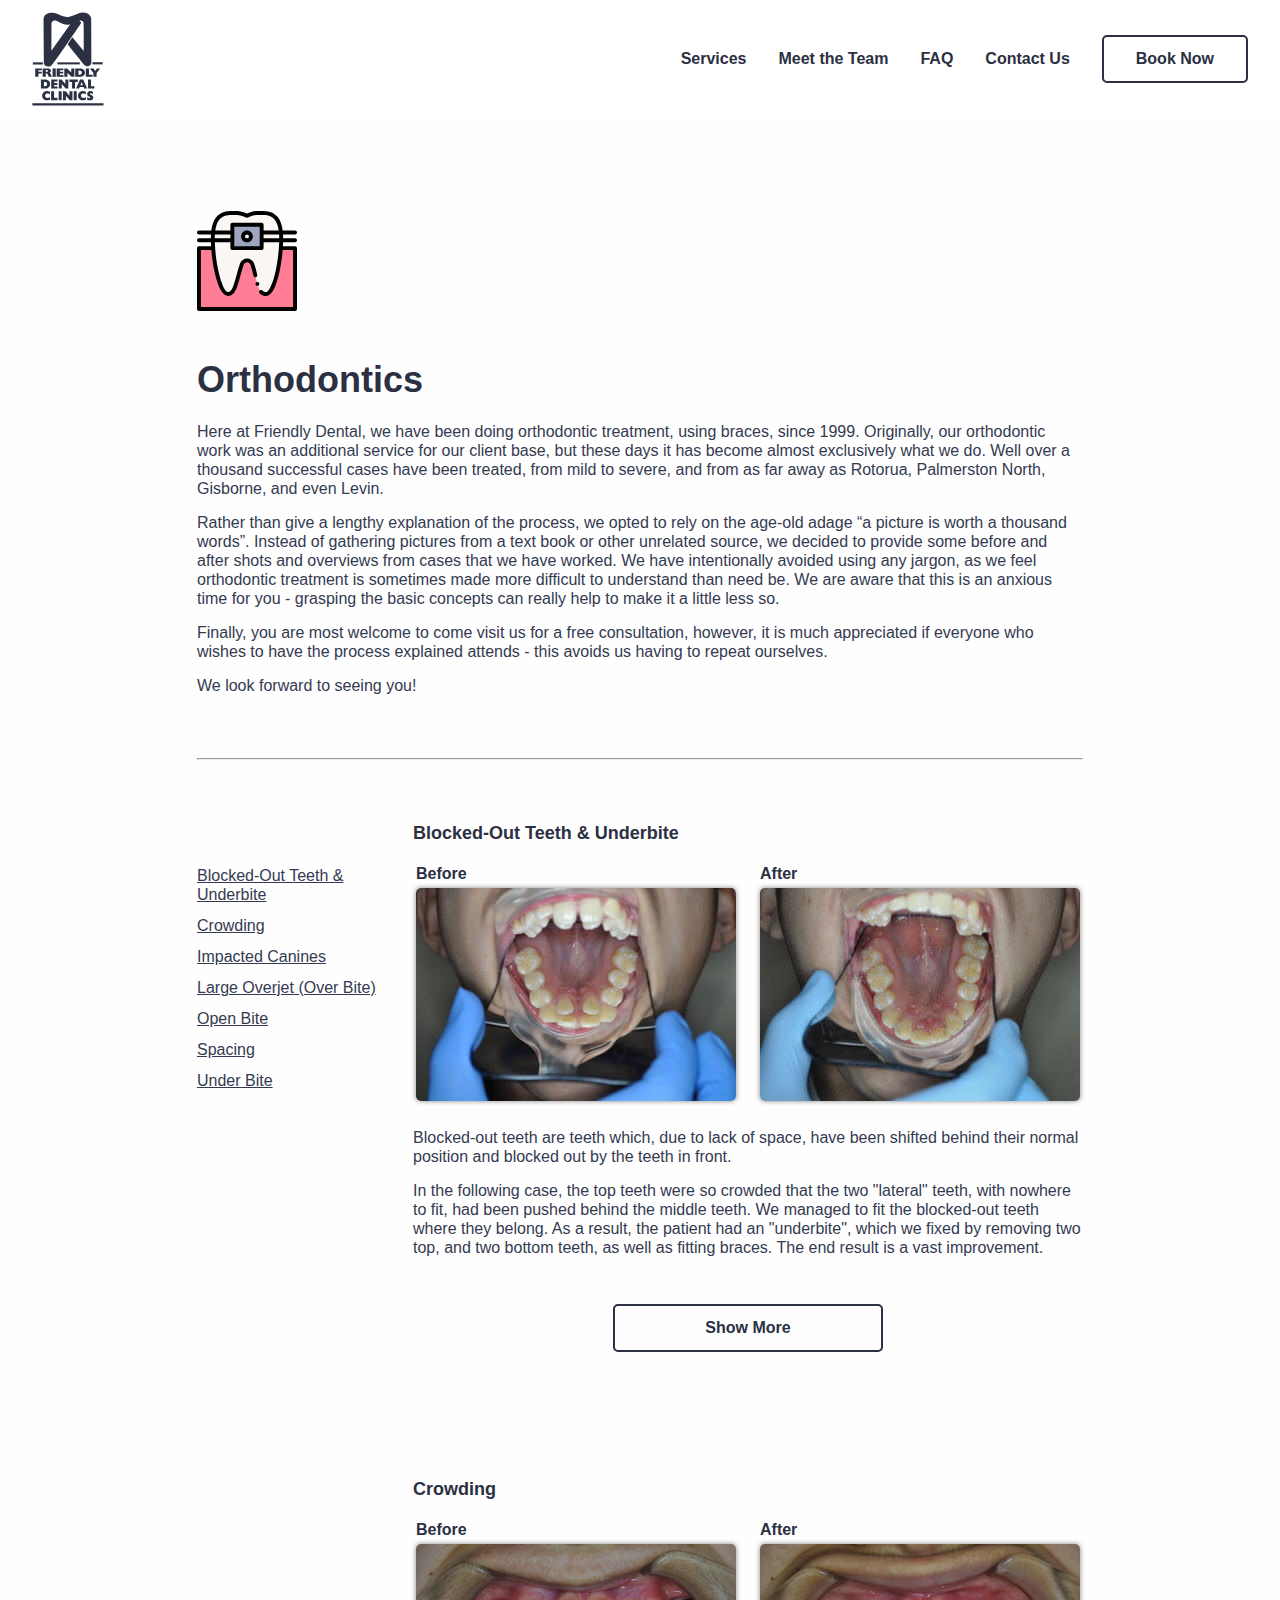
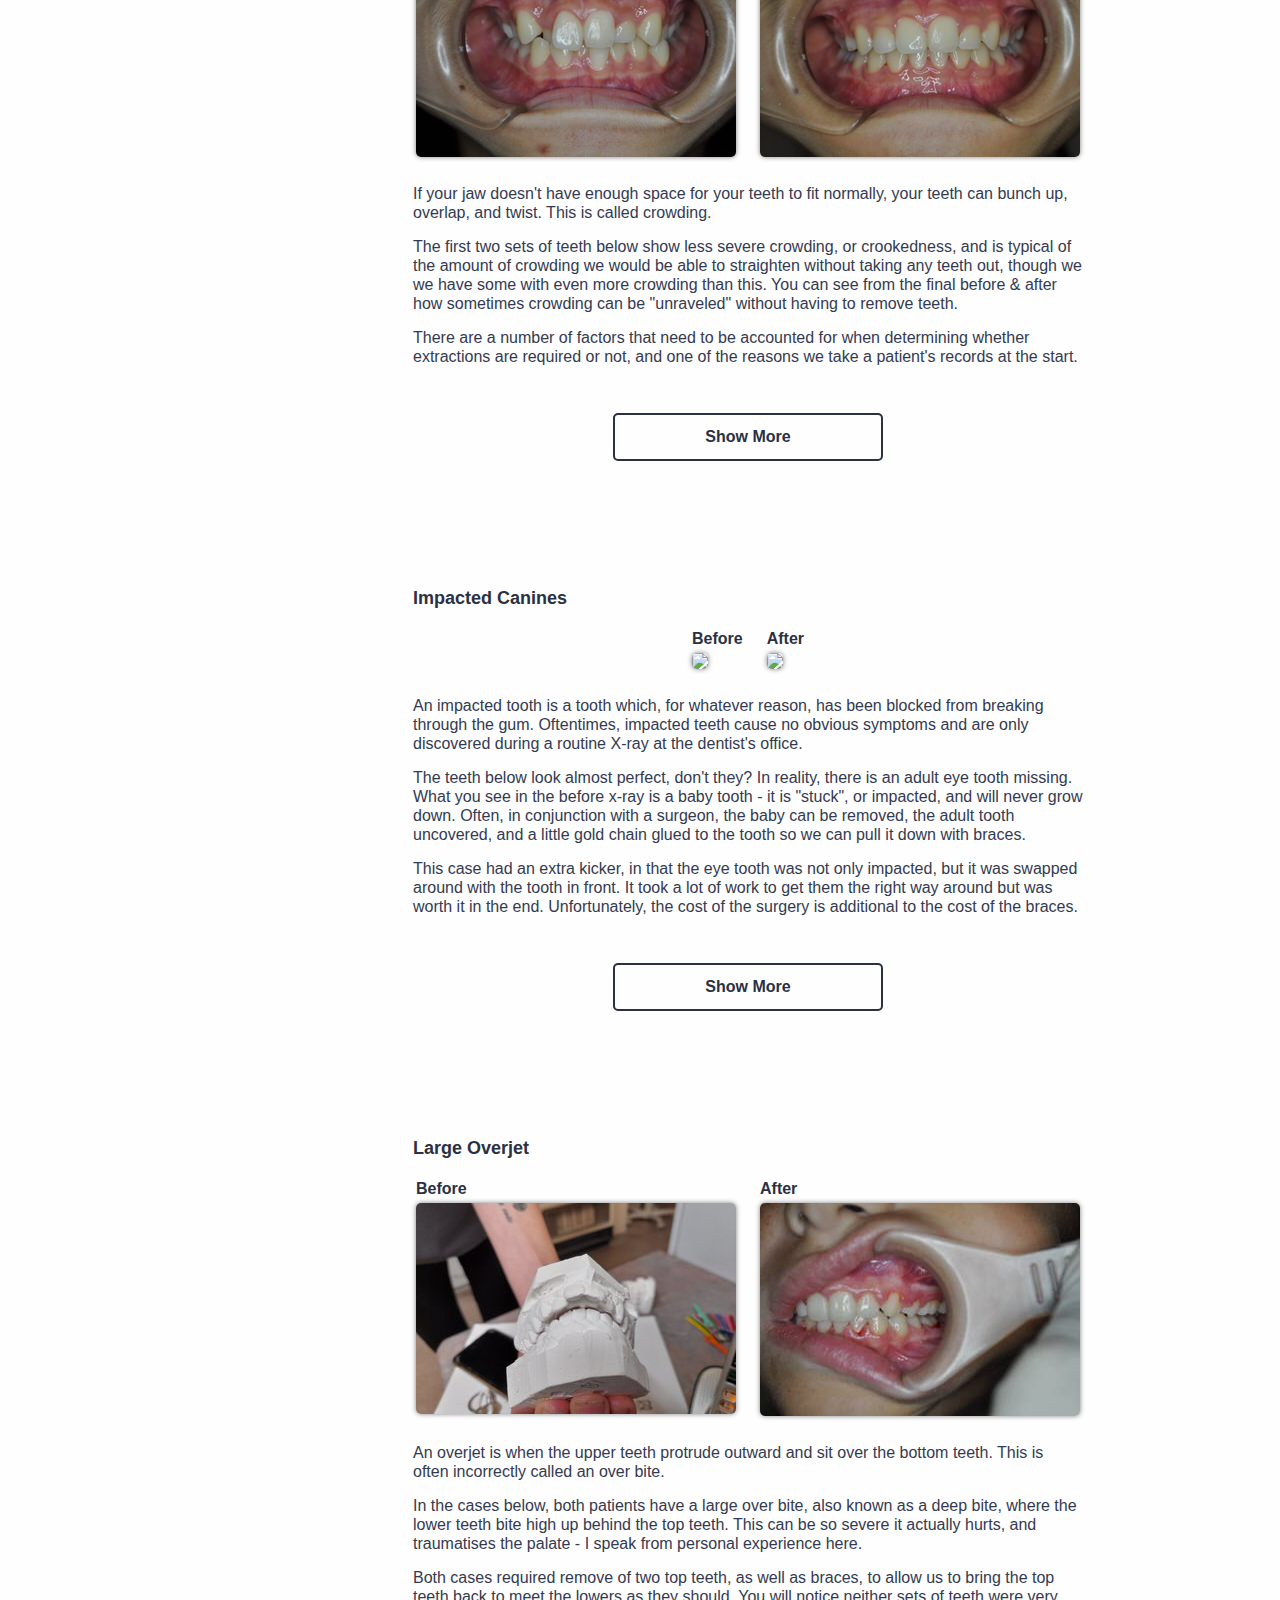
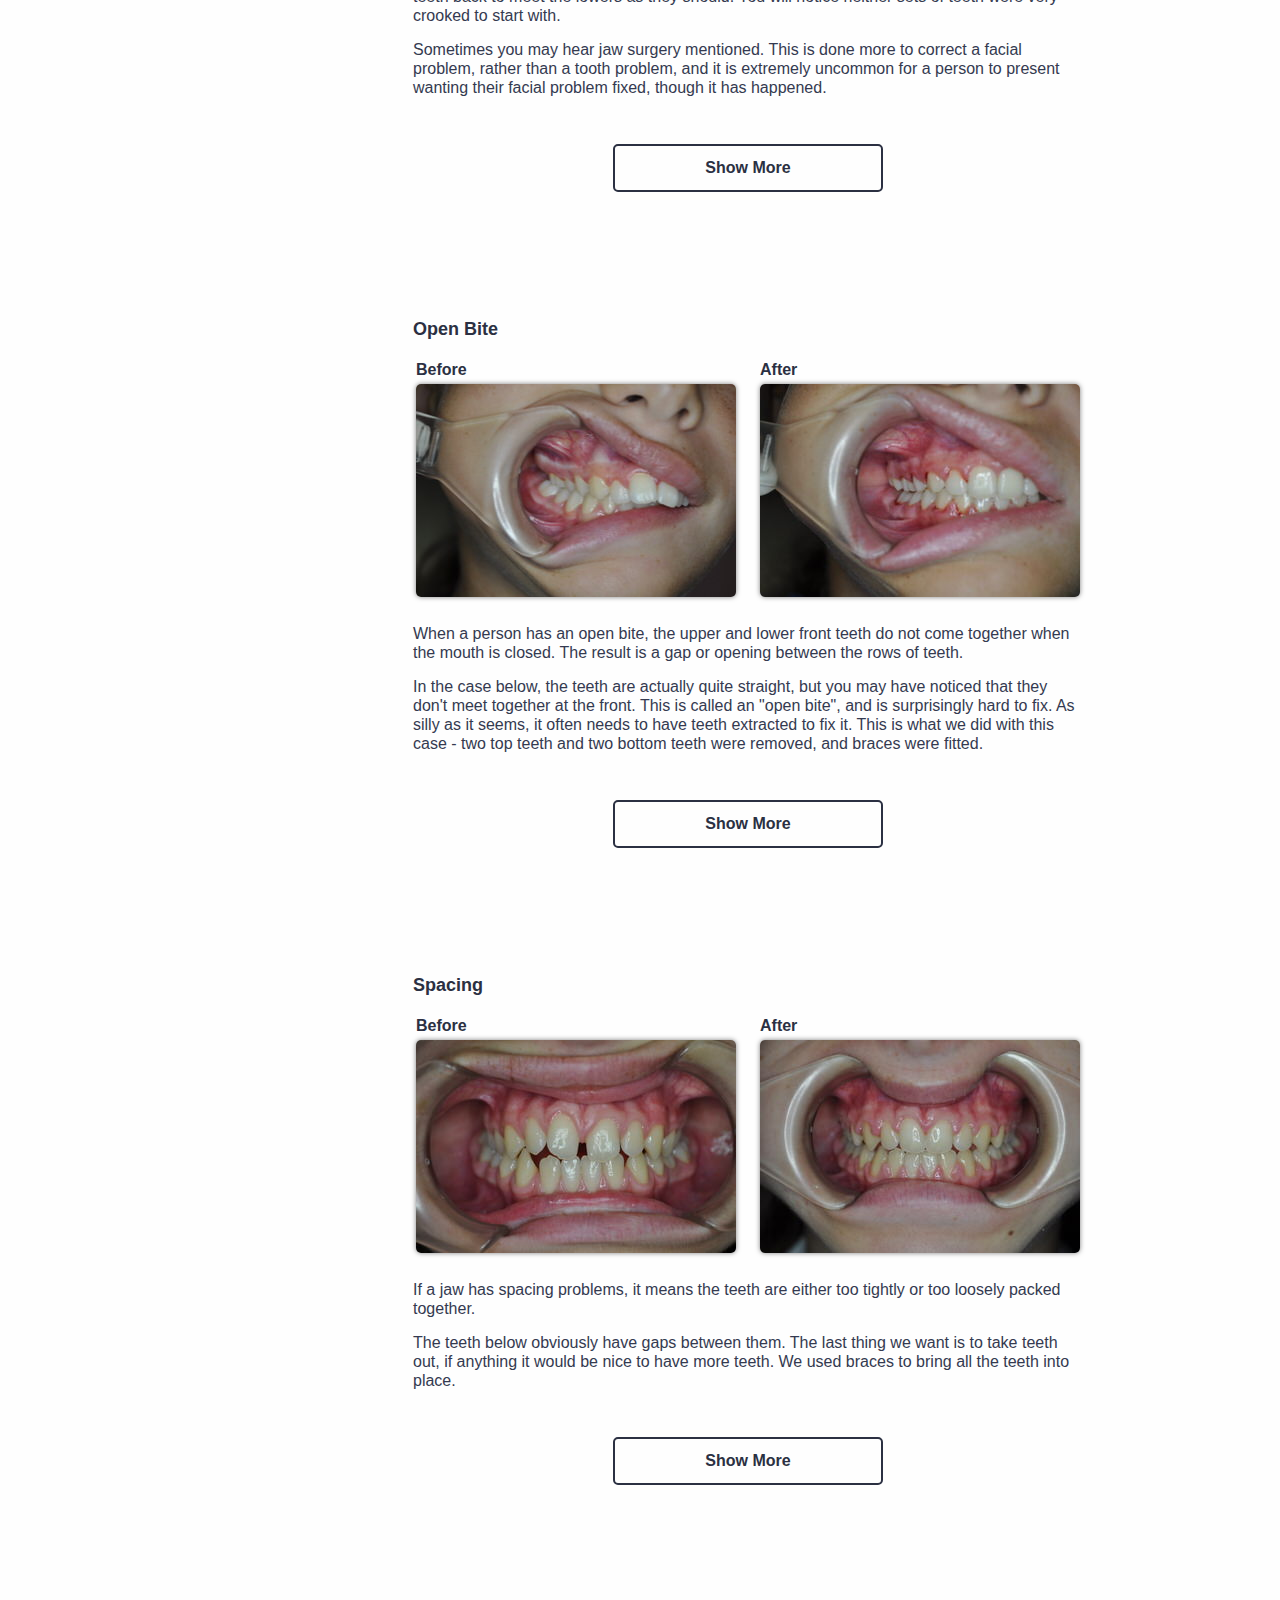
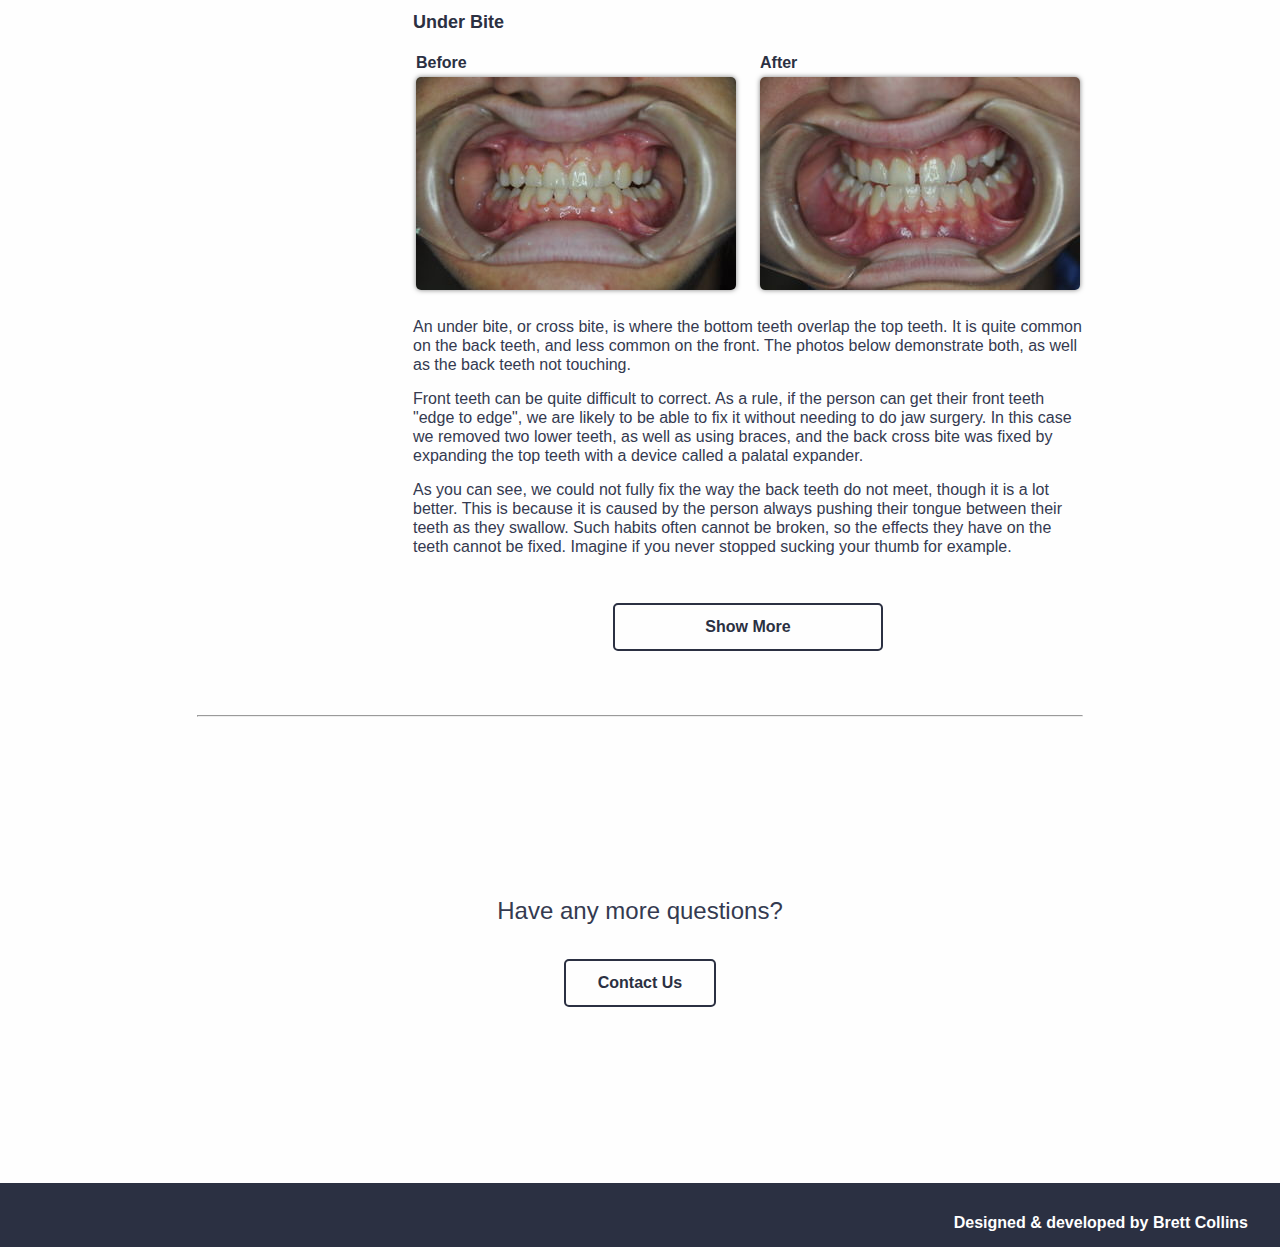
==== orthodontics.html @ 0fd0583a "Added google analytics, almost finished orthodontics page" ====
<!doctype html>

<html lang="en">

<head>
    <!-- Global site tag (gtag.js) - Google Analytics -->
    <script async src="https://www.googletagmanager.com/gtag/js?id=G-PVNN73KZF8"></script>
    <script>
      window.dataLayer = window.dataLayer || [];
      function gtag(){dataLayer.push(arguments);}
      gtag('js', new Date());

      gtag('config', 'G-PVNN73KZF8');
  </script>
  <meta charset="utf-8">

  <title>Friendly Dental</title>
  <meta name="description" content="Cheap, fast, and friendly dental in Napier and Hastings">
  <meta name="author" content="Friendly Dental">
  <meta name="viewport" content="width=device-width">
  <meta name="keywords" content="dental clinic, cheap, napier, hastings">
  <meta name="google-site-verification" content="UYMSSfc4mQBMDUUUAp6-7iWTrwb71usLhbqJuh0KF34" />

  <!-- CSS -->
  <link rel="stylesheet" href="css/reset.css">
  <link rel="stylesheet" href="css/style.css?v=1.0">

  <!-- jQuery -->
  <script src="https://code.jquery.com/jquery-3.0.0.min.js"
  integrity="sha256-JmvOoLtYsmqlsWxa7mDSLMwa6dZ9rrIdtrrVYRnDRH0=" crossorigin="anonymous"></script>
  <script src="js/site.js"></script>

    <!--[if lt IE 9]>
	<script src="http://html5shiv.googlecode.com/svn/trunk/html5.js"></script>
<![endif]-->

</head>

<body>

    <header>
        <nav>
            <img id='logo' src='./images/logo.svg' onclick='document.location="/"'>
            <div id="hamburger" class="hamburger-icon-container">
                <span class="hamburger-icon"></span>
            </div>
            <div id='links'>
                <a href='/index.html#services'>Services</a>
                <a href='/index.html#team'>Meet the Team</a>
                <a href='/index.html#faq'>FAQ</a>
                <a href='/index.html#contact'>Contact Us</a>
                <button class='hollow' onclick="location.href='#contact';">Book Now</button>
            </div>
        </nav>
    </header>

    <main class='service-page' style='padding-bottom:112px'>
        <section class='first-content'>
            <img style='width:100px;height:100px' src='./images/orthodontics.svg'/>
            <h1>Orthodontics</h1>
            <p>Here at Friendly Dental, we have been doing orthodontic treatment, using braces, since 1999. Originally, our orthodontic work was an additional service for our client base, but these days it has become almost exclusively what we do. Well over a thousand successful cases have been treated, from mild to severe, and from as far away as Rotorua, Palmerston North, Gisborne, and even Levin.</p>
            <p>Rather than give a lengthy explanation of the process, we opted to rely on the age-old adage “a picture is worth a thousand words”. Instead of gathering pictures from a text book or other unrelated source, we decided to provide some before and after shots and overviews from cases that we have worked. We have intentionally avoided using any jargon, as we feel orthodontic treatment is sometimes made more difficult to understand than need be. We are aware that this is an anxious time for you - grasping the basic concepts can really help to make it a little less so.</p>
            <p>Finally, you are most welcome to come visit us for a free consultation, however, it is much appreciated if everyone who wishes to have the process explained attends - this avoids us having to repeat ourselves.</p>
            <p>We look forward to seeing you!</p>
            <hr style='margin-top:48px'>
            <div class='split'>
                <div class='procedure-navigator'>
                    <a href='#blocked'>Blocked-Out Teeth & Underbite</a>
                    <a href='#crowding'>Crowding</a>
                    <a href='#impacted'>Impacted Canines</a>
                    <a href='#overjet'>Large Overjet (Over Bite)</a>
                    <a href='#openbite'>Open Bite</a>
                    <a href='#spacing'>Spacing</a>
                    <a href='#underbite'>Under Bite</a>
                </div>
                <div class='procedure-content'>
                    <div class='procedure' id='blocked'>
                        <h2>Blocked-Out Teeth & Underbite</h2>
                        <div class='before-after-section' style='margin-top: 8px'>
                            <div class='photos first'>
                                <div class='before-after'>
                                    <h3>Before</h3>
                                    <img src='./images/blocked-1-before.JPG' />
                                </div>
                                <div class='before-after'>
                                    <h3>After</h3>
                                    <img src='./images/blocked-1-after.JPG' />
                                </div>
                            </div>
                        </div>
                        <p>Blocked-out teeth are teeth which, due to lack of space, have been shifted behind their normal position and blocked out by the teeth in front.</p>
                        <p>In the following case, the top teeth were so crowded that the two "lateral" teeth, with nowhere to fit, had been pushed behind the middle teeth. We managed to fit the blocked-out teeth where they belong. As a result, the patient had an "underbite", which we fixed by removing two top, and two bottom teeth, as well as fitting braces. The end result is a vast improvement.</p>
                        <div class="before-after-section">
                            <button class='show-photos hollow'>Show More</button>
                            <div class='photos'>
                                <div class='before-after'>
                                    <h3>Before</h3>
                                    <img src='./images/blocked-2-before.JPG' />
                                </div>
                                <div class='before-after'>
                                    <h3>After</h3>
                                    <img src='./images/blocked-2-after.JPG' />
                                </div>
                            </div>
                            <div class='photos'>
                                <div class='before-after'>
                                    <h3>Before</h3>
                                    <img src='./images/blocked-3-before.JPG' />
                                </div>
                                <div class='before-after'>
                                    <h3>After</h3>
                                    <img src='./images/blocked-3-after.JPG' />
                                </div>
                            </div>
                        </div>
                    </div>
                    <div class='procedure' id='crowding'>
                        <h2>Crowding</h2>
                        <div class='before-after-section' style='margin-top: 8px'>
                            <div class='photos first'>
                                <div class='before-after'>
                                    <h3>Before</h3>
                                    <img src='./images/crowding-3-before.JPG' />
                                </div>
                                <div class='before-after'>
                                    <h3>After</h3>
                                    <img src='./images/crowding-3-after.JPG' />
                                </div>
                            </div>
                        </div>
                        <p>If your jaw doesn't have enough space for your teeth to fit normally, your teeth can bunch up, overlap, and twist. This is called crowding.</p>
                        <p>The first two sets of teeth below show less severe crowding, or crookedness, and is typical of the amount of crowding we would be able to straighten without taking any teeth out, though we we have some with even more crowding than this. You can see from the final before & after how sometimes crowding can be "unraveled" without having to remove teeth.</p>
                        <p>There are a number of factors that need to be accounted for when determining whether extractions are required or not, and one of the reasons we take a patient's records at the start.</p>
                        <div class='before-after-section'>
                            <button class='show-photos hollow'>Show More</button>
                            <div class='photos'>
                                <div class='before-after'>
                                    <h3>Before</h3>
                                    <img src='./images/crowding-2-before.JPG' />
                                </div>
                                <div class='before-after'>
                                    <h3>After</h3>
                                    <img src='./images/crowding-2-after.JPG' />
                                </div>
                            </div>
                            <div class='photos'>
                                <div class='before-after'>
                                    <h3>Before</h3>
                                    <img src='./images/crowding-1-before.JPG' />
                                </div>
                                <div class='before-after'>
                                    <h3>After</h3>
                                    <img src='./images/crowding-1-after.JPG' />
                                </div>
                            </div>
                        </div>
                    </div>
                    <div class="procedure" id='impacted'>
                        <h2>Impacted Canines</h2>
                        <div class='before-after-section' style='margin-top: 8px'>
                            <div class='photos first'>
                                <div class='before-after'>
                                    <h3>Before</h3>
                                    <img src='./images/impacted-1-before.JPG' />
                                </div>
                                <div class='before-after'>
                                    <h3>After</h3>
                                    <img src='./images/impacted-1-after.JPG' />
                                </div>
                            </div>
                        </div>
                        <p>An impacted tooth is a tooth which, for whatever reason, has been blocked from breaking through the gum. Oftentimes, impacted teeth cause no obvious symptoms and are only discovered during a routine X-ray at the dentist's office.</p>
                        <p>The teeth below look almost perfect, don't they? In reality, there is an adult eye tooth missing. What you see in the before x-ray is a baby tooth - it is "stuck", or impacted, and will never grow down. Often, in conjunction with a surgeon, the baby can be removed, the adult tooth uncovered, and a little gold chain glued to the tooth so we can pull it down with braces.</p>
                        <p>This case had an extra kicker, in that the eye tooth was not only impacted, but it was swapped around with the tooth in front. It took a lot of work to get them the right way around but was worth it in the end. Unfortunately, the cost of the surgery is additional to the cost of the braces.</p>
                        <div class='before-after-section'>
                            <button class='show-photos hollow'>Show More</button>
                            <div class='photos'>
                                <div class='before-after'>
                                    <h3>Before</h3>
                                    <img src='./images/impacted-2-before.JPG' />
                                </div>
                                <div class='before-after'>
                                    <h3>After</h3>
                                    <img src='./images/impacted-2-after.JPG' />
                                </div>
                            </div>
                        </div>
                    </div>
                    <div class="procedure" id='overjet'>
                        <h2>Large Overjet</h2>
                        <div class='before-after-section' style='margin-top: 8px'>
                            <div class='photos first'>
                                <div class='before-after'>
                                    <h3>Before</h3>
                                    <img src='./images/overjet-2-before.JPG' />
                                </div>
                                <div class='before-after'>
                                    <h3>After</h3>
                                    <img src='./images/overjet-2-after.JPG' />
                                </div>
                            </div>
                        </div>
                        <p>An overjet is when the upper teeth protrude outward and sit over the bottom teeth. This is often incorrectly called an over bite. </p>
                        <p>In the cases below, both patients have a large over bite, also known as a deep bite, where the lower teeth bite high up behind the top teeth. This can be so severe it actually hurts, and traumatises the palate - I speak from personal experience here.</p>
                        <p>Both cases required remove of two top teeth, as well as braces, to allow us to bring the top teeth back to meet the lowers as they should. You will notice neither sets of teeth were very crooked to start with.</p>
                        <p>Sometimes you may hear jaw surgery mentioned. This is done more to correct a facial problem, rather than a tooth problem, and it is extremely uncommon for a person to present wanting their facial problem fixed, though it has happened.</p>
                        <div class='before-after-section'>
                            <button class='show-photos hollow'>Show More</button>
                            <div class='photos'>
                                <div class='before-after'>
                                    <h3>Before</h3>
                                    <img src='./images/overjet-1-before.JPG' />
                                </div>
                                <div class='before-after'>
                                    <h3>After</h3>
                                    <img src='./images/overjet-1-after.JPG' />
                                </div>
                            </div>
                            <div class='photos'>
                                <div class='before-after'>
                                    <h3>Before</h3>
                                    <img src='./images/overjet-3-before.JPG' />
                                </div>
                                <div class='before-after'>
                                    <h3>After</h3>
                                    <img src='./images/overjet-3-after.JPG' />
                                </div>
                            </div>
                        </div>
                    </div>
                    <div class='procedure' id='openbite'>
                        <h2>Open Bite</h2>
                        <div class='before-after-section' style='margin-top: 8px'>
                            <div class='photos first'>
                                <div class='before-after'>
                                    <h3>Before</h3>
                                    <img src='./images/overjet-1-before.JPG' />
                                </div>
                                <div class='before-after'>
                                    <h3>After</h3>
                                    <img src='./images/overjet-1-after.JPG' />
                                </div>
                            </div>
                        </div>
                        <p>When a person has an open bite, the upper and lower front teeth do not come together when the mouth is closed. The result is a gap or opening between the rows of teeth.</p>
                        <p>In the case below, the teeth are actually quite straight, but you may have noticed that they don't meet together at the front. This is called an "open bite", and is surprisingly hard to fix. As silly as it seems, it often needs to have teeth extracted to fix it. This is what we did with this case - two top teeth and two bottom teeth were removed, and braces were fitted. </p>
                        <div class='before-after-section'>
                            <button class='show-photos hollow'>Show More</button>
                            <div class='photos'>
                                <div class='before-after'>
                                    <h3>Before</h3>
                                    <img src='./images/open-2-before.JPG' />
                                </div>
                                <div class='before-after'>
                                    <h3>After</h3>
                                    <img src='./images/open-2-after.JPG' />
                                </div>
                            </div>
                            <div class='photos'>
                                <div class='before-after'>
                                    <h3>Before</h3>
                                    <img src='./images/open-3-before.JPG' />
                                </div>
                                <div class='before-after'>
                                    <h3>After</h3>
                                    <img src='./images/open-3-after.JPG' />
                                </div>
                            </div>
                        </div>
                    </div> 
                    <div class='procedure' id='spacing'>
                        <h2>Spacing</h2>
                        <div class='before-after-section' style='margin-top: 8px'>
                            <div class='photos first'>
                                <div class='before-after'>
                                    <h3>Before</h3>
                                    <img src='./images/spacing-1-before.JPG' />
                                </div>
                                <div class='before-after'>
                                    <h3>After</h3>
                                    <img src='./images/spacing-1-after.JPG' />
                                </div>
                            </div>
                        </div>
                        <p>If a jaw has spacing problems, it means the teeth are either too tightly or too loosely packed together.</p>
                        <p>The teeth below obviously have gaps between them. The last thing we want is to take teeth out, if anything it would be nice to have more teeth. We used braces to bring all the teeth into place.</p>
                        <div class='before-after-section'>
                            <button class='show-photos hollow'>Show More</button>
                            <div class='photos'>
                                <div class='before-after'>
                                    <h3>Before</h3>
                                    <img src='./images/spacing-2-before.JPG' />
                                </div>
                                <div class='before-after'>
                                    <h3>After</h3>
                                    <img src='./images/spacing-2-after.JPG' />
                                </div>
                            </div>
                            <div class='photos'>
                                <div class='before-after'>
                                    <h3>Before</h3>
                                    <img src='./images/spacing-3-before.JPG' />
                                </div>
                                <div class='before-after'>
                                    <h3>After</h3>
                                    <img src='./images/spacing-3-after.JPG' />
                                </div>
                            </div>
                        </div>
                    </div>
                    <div class="procedure" id='underbite'>
                        <h2>Under Bite</h2>
                        <div class='before-after-section' style='margin-top: 8px'>
                            <div class='photos first'>
                                <div class='before-after'>
                                    <h3>Before</h3>
                                    <img src='./images/underbite-1-before.JPG' />
                                </div>
                                <div class='before-after'>
                                    <h3>After</h3>
                                    <img src='./images/underbite-1-after.JPG' />
                                </div>
                            </div>
                        </div>
                        <p>An under bite, or cross bite, is where the bottom teeth overlap the top teeth. It is quite common on the back teeth, and less common on the front. The photos below demonstrate both, as well as the back teeth not touching.</p>
                        <p>Front teeth can be quite difficult to correct. As a rule, if the person can get their front teeth "edge to edge", we are likely to be able to fix it without needing to do jaw surgery. In this case we removed two lower teeth, as well as using braces, and the back cross bite was fixed by expanding the top teeth with a device called a palatal expander.</p>
                        <p>As you can see, we could not fully fix the way the back teeth do not meet, though it is a lot better. This is because it is caused by the person always pushing their tongue between their teeth as they swallow. Such habits often cannot be broken, so the effects they have on the teeth cannot be fixed. Imagine if you never stopped sucking your thumb for example.</p>
                        <div class='before-after-section'>
                            <button class='show-photos hollow'>Show More</button>
                            <div class='photos'>
                                <div class='before-after'>
                                    <h3>Before</h3>
                                    <img src='./images/underbite-2-after.JPG' />
                                </div>
                                <div class='before-after'>
                                    <h3>After</h3>
                                    <img src='./images/underbite-2-before.JPG' />
                                </div>
                            </div>
                            <div class='photos'>
                                <div class='before-after'>
                                    <h3>Before</h3>
                                    <img src='./images/underbite-3-after.JPG' />
                                </div>
                                <div class='before-after'>
                                    <h3>After</h3>
                                    <img src='./images/underbite-3-before.JPG' />
                                </div>
                            </div>
                        </div>
                    </div>
                </div>
            </div>
        </div>
    </div>
    <hr style='margin-top:64px'>        
</section>  
<section class='contact-us'>
    <p>Have any more questions?</p>
    <button style='margin-top:24px' class='hollow' onclick="location.href='/#contact';">Contact Us</button>
</section>
</main>

<footer>
    <label>Designed & developed by Brett Collins</label>
</footer>

<script>
    $(() => {
        const NAV_HEIGHT = $('nav').height();
        const DEFAULT_MARGIN = 42;

        var scrollBottom, 
        scrollTop, 
        linkHeight, 
        shouldTrackNavigation,
        state = 'default';

        function setParameters() {
            shouldTrackNavigation = $('.procedure-navigator').is(':visible');
            linkHeight = $('.procedure-navigator a').get().map(a => a.offsetHeight).reduce((a,b) => a+b); 
            scrollBottom = $('.split').height() + $('.split').offset().top - (2 * linkHeight) - 169;
            scrollTop = $('.split').offset().top - NAV_HEIGHT - 100;
        }
        setParameters();
        setTimeout(setParameters, 1000);

        function followScroll() {
            if(!shouldTrackNavigation) return; // If breakpoint doesn't have nav, don't follow
            let top = $(window).scrollTop();
            // Before the scrollable range
            if(top < scrollTop) {
                if(state == 'default') return;
                // Check CSS of nav
                state = 'default';
                $('.split').removeClass('scrolling');
            }
            // After the scrollable range
            else if(top > scrollBottom) {
                if(state == 'bottom') return;
                state = 'bottom';
                $('.split').removeClass('scrolling').addClass('bottom');
            }
            // In the scrollable range
            else {
                if(state == 'scrolling') return;
                state = 'scrolling';
                $('.split').addClass('scrolling').removeClass('bottom');
            }
        }
        followScroll(); // Check if page loaded already scrolled

        function openPhoto(e) {
            let button = $(e.target);
            let photos = button.closest('.before-after-section').find('.photos');
            if(photos.is(':visible')) {
                // Photos are showing
                photos.css('display', 'none');
                button.text('Show More');
            } else {
                // Photos are hidden
                photos.css('display', 'flex');
                button.text('Show Less');
            }
            setParameters();
            followScroll();
        }

        // Event handlers
        $(window).scroll(followScroll);
        $(window).resize(setParameters);
        $('.show-photos').click(openPhoto);
    })
</script>

</body>

</html>
---- css/style.css ----
/* Temp */

.arrow {
    /*display: none;*/
}

/* GENERIC */

body {
    font-family: -apple-system, BlinkMacSystemFont, 'Segoe UI', Roboto, Oxygen, Ubuntu, Cantarell, 'Open Sans', 'Helvetica Neue', sans-serif;
    background-color: #fefefe;
}

.noselect {
    -webkit-touch-callout: none; 
    -webkit-user-select: none; 
    -khtml-user-select: none;
    -moz-user-select: none; 
    -ms-user-select: none;
    user-select: none;
}

button {
    height: 48px;
    border: 2px solid #2B3042;
    border-radius: 5px;
    padding-left: 32px;
    padding-right: 32px;

    font-weight: 600;
    font-size: 1em;
}

.hollow {
    background-color: rgba(0,0,0,0);
    color: #2B3042;
    cursor: pointer;
}

.hollow:hover {
    background-color: #2B3042;
    color: white;
}

.solid {
    background-color: #2B3042;
    color: #fff;
}

h1 {
    font-weight: 700;
    text-transform: uppercase;
    color: #616883;
}

h2 {
    font-weight: 700;
    font-size: 18px;
    color: #2B3042;
}

p {
    line-height: 19px;
    color: #343A50;
}

.arrow {
    padding-right: 32px;
    padding-bottom: 1px;
    cursor: pointer;
    background-position: right; /* Center the image */
    background-repeat: no-repeat;
    background-image: url('../images/arrow.svg');
    font-weight: 700;
    color: #2B3042;
    text-decoration: none;

    transition: padding-right 0.1s ease-in-out
}

.arrow:hover {
    text-decoration: underline;
    padding-right: 40px;
}

/* Navigation  */
nav {
    position: fixed;
    display: flex;
    justify-content: space-between;
    align-items: center;

    z-index: 1;

    width: 100%;
    padding: 12px 32px;

    font-weight: 600;

    background-color: white;
    color: #2B3042;
}

#links {
    display: flex;
    align-items: center;
}

#links a {
    padding-right: 32px;
    text-decoration: none;
    color: #2B3042;
}

#links a:hover {
    text-decoration: underline;
}

.first-header {
    padding-top: 64px !important;
}

/* HERO */

#hero {
    width: 100%;
    height: 80vh;
    background-color: #616883;
    color: #2B3042;
    background-image: url('../images/hero.JPG');
    background-size: cover;
    background-position: center;
}

/* SECTION HEADERS */

.section-header {
    margin: 0 auto;
    max-width: 906px;
    padding-top: 208px;
    padding-bottom: 208px;
}

#about:before, #team:before, #faq:before, #contact:before {
    content: '';
    display: block;
    position: relative;
    width: 0;
    height: 148px;
    margin-top: -148px;
}

.section-description {
    color: #2B3042;
    font-weight: 600;
    font-size: 36px;
    margin-top: 16px;
    line-height: 38px;
}

/* ABOUT SECTION */

#aboutContent {
    margin: 0 auto;
    padding: 0;    
}

.services {
    display: flex;
    justify-content: space-between;
    max-width: 1044px;

    margin: 0 auto;

    flex-wrap: wrap;
}

.service {
    max-width: 300px;
}

.service p {
    margin-top: 8px;
}

.service h2 {
    margin-top: 24px;
}

.service img {
    height: 100px;
}

.service:nth-child(4), 
.service:nth-child(5),
.service:nth-child(6)  {
    margin-top: 96px;
}

/* TEAM SECTION */

#teamContent {
    padding: 0px !important;
    max-width: 1044px;
    margin: 0 auto;
}

.team-row {
    display: flex;
    padding: 16px 0;
}

.team-item {
    width: 50%;
    min-height: 300px;
    padding: 32px;
    display: flex;
    flex-direction: column;
    justify-content: center;
    border-radius: 24px;

    /* Background stuff */
    background-repeat: no-repeat;
    background-position: center;
    background-size: cover;
}

.team-item h3 {
    font-size: 12px;
    margin-top: 6px;
}


.team-item p:first-of-type {
    margin-top: 16px;
}

/* CONTACT SECTION */

#blue {
    margin-top: 128px;
    width: 100%;
    background-color: #2B3042;
    color: white;
    padding-bottom: 64px;
}

#blue *:not(h1) {
    color: white;
}

/* Footer */

footer {
    width: 100%;
    background-color: #2B3042;
    color: white;
    text-align: right;
    padding: 32px 32px 16px 32px;
    font-weight: 600
}

/* FAQ */

#faqContent {
    margin: 0 auto;
    max-width: 1044px;
}

.faq-entry:not(:first-child) {
    margin-top: 16px;
}

.faq-header {
    padding: 16px 0px;
    display: flex;
    align-items: center;
    border-top: 1px solid;
    justify-content: space-between;
    cursor: pointer;
}

.faq-body {
    margin-top: 8px;
    display: none;
}

.faq-open .faq-body {
    display: block !important;
}

.faq-open img {
    transform: rotate(180deg);
}

/* Hamburger */


.hamburger-icon-container {
    display: none;
    position: relative;
    transform: scale(0.4);
    cursor: pointer;
    width: 70px;
    height: 70px;
}
.hamburger-icon {
  transform: translateY(-50%); /* center centerpoint of icon-element in container*/
}
.hamburger-icon,
.hamburger-icon:before,
.hamburger-icon:after {
    content: '';
    position: absolute;
    height: 10px;
    width: 100%;
    background: black;
    transition: all .2s ease;
}

.hamburger-icon {
    top: 50%
}

.hamburger-icon:before {
    top: -200%
}

.hamburger-icon:after {
    top: 200%
}

/* Darstellung wenn das Close-Icon angezeigt werden soll */

.hamburger-active .hamburger-icon {
    transform: rotate(45deg) translate(-3px,-3px); /* translate to raise cross to optically centered position*/
}

.hamburger-active .hamburger-icon:before,
.hamburger-active .hamburger-icon:after {
    top: 0
}

.hamburger-active .hamburger-icon:before {
    transform: rotate(90deg)
}


/* Location */

.last-header {
    padding-bottom: 48px !important;
}

#contactContent {
    display: flex;
}

.location {
    width: 50%;
    text-align: center;
}

.location h2 {
    margin-top: 16px;
}

.location p {
    margin-top: 8px;
}

.location-icon {
    margin: 0 auto;
    height: 150px;
    width: 150px;
    background-position: center;
    background-size: cover;
    background-repeat: no-repeat;
    border-radius: 24px;
    border: 2px solid white;
}

/* Service page fixes */

.service-page .first-content {
    padding-top: 211px;
}

.service-page h1 {
    font-size: 36px;
    color: #2B3042;
    text-transform: none;
    margin-top: 48px;
}

.service-page h2 {
    color: #2B3042;
    /*color: #616883;*/
}

.service-page h3 {
    color: #2B3042;
    font-weight: 600;
}

.service-page p {
    /*margin-top: 12px;*/
}

.service-page section {
    max-width: 886px;
    margin: 0 auto;
}

.service-page .contact-us {
    display: flex;
    justify-content: center;
    align-items: center;
    flex-direction: column;
    padding-top: 176px;
    padding-bottom: 64px;
}

.service-page .contact-us p {
    font-size: 24px;
}

.before-after-section {
    display: flex;
    flex-direction: column;
    align-items: center;
}

.before-after-section .photos {
    display: flex;
    max-width: 720px;
    justify-content: space-between;
}

.before-after-section .photos.first {
    display: flex !important;
}

.before-after img {
    margin-top: 6px;
    border-radius: 5px;
    box-shadow: 0 0 5px 0 rgba(0,0,0,0.5); 
}

.procedure {
    width: 100%;
}

.procedure p:first-of-type {
    margin-top: 8px;
}

.before-after-section .show-photos {
    width: 270px;
    margin: 0 auto;
}

.before-after-section .photos {
    margin-top: 16px;
    display: none;
}

.before-after-section {
    margin-top: 32px;
}

.before-after-section .photos .before-after:first-child {
    margin-right: 24px;
}

.procedure:not(:first-of-type) {
    margin-top: 128px;
}

.first-content p:first-of-type {
    margin-top: 24px;
}

.procedure-navigator {
    display: flex;
    flex-direction: column;
    /*width: 200px;*/
    /*flex-grow: 0;*/
    /*flex-shrink: 0;*/
    margin-top: 42px;
    margin-right: 16px;
    flex: 0 0 200px;
    /*transition: margin-top 0.05s ease-in-out;*/
}

.scrolling .procedure-content, .bottom .procedure-content {
    padding-left: 216px;
}

.scrolling .procedure-navigator {
    position: fixed;
    top: 194px;
    width: 200px;
}

.bottom .procedure-navigator {
    position: absolute;
    bottom: 0;
    width: 200px;
}

.procedure-navigator a {
    line-height: 19px;
    color: #343A50;
}

.procedure-navigator a:not(:first-child) {
    margin-top: 12px;
}

.procedure:before {
    content: '';
    display: block;
    position: relative;
    width: 0;
    height: 148px;
    margin-top: -148px;
}

.split {
    position: relative;
    z-index: 0;
    display: flex;
    margin-top: 64px;
}

/* Media queries */
@media only screen and (max-width: 1130px) {
    .section-header {
        max-width: 760px;
    }

    #faqContent {
        max-width: 760px;
    }

    #teamContent {
        max-width: 760px;
    }

    #aboutContent {
        max-width: 760px;
    }

    .section-description {
        font-size: 24px;
        line-height: 32px;
    }

    .service:nth-child(3),
    .service:nth-child(4),
    .service:nth-child(5),
    .service:nth-child(6) {
        margin-top: 48px;
    }

    h1 {
        font-size: 14px;
    }

    .service {
        max-width: 320px;
    }

    .service img {
        height: 80px;
    }

    .section-header {
        padding-top: 128px;
        padding-bottom: 128px;
    }

    section {
        padding-left: 32px;
        padding-right: 32px;
    }

    .before-after img {
        width: 240px;
    }

}

/* Media queries */
@media only screen and (max-width: 1024px) {
    p {
        font-size: 14px;
    }

    a {
        font-size: 14px;
    }

    .procedure-navigator {
        margin-right: 0px;
    }

    .scrolling .procedure-content, .bottom .procedure-content {
        padding-left: 200px;
    }

    .scrolling .procedure-navigator {
        position: fixed;
        top: 194px;
    }

    .bottom .procedure-navigator {
        position: absolute;
    }

    .services a {
        font-size: 14px;
    }

    .services {
        justify-content: space-around;
    }


}

@media only screen and (max-width: 795px) {
/*.pic {
    height: 300px;
    width: 300px;
    position: absolute;
    right: 16px;
    border-radius: 150px;
    }*/
}

/* Media queries */
@media only screen and (max-width: 770px) {
    #links {
        position: fixed;
        flex-direction: column;
        top: 0;
        width: 100%;
        height: 100vh;
        display: none;
        justify-content: center;
        left: 0px;
        background-color: white;
        padding-bottom: 24px;
        z-index: -1;
    }

    h2 {
        font-size: 14px;
    }

    p {
        font-size: 12px;
    }

    .service img {
        height: 60px;
    }

    .service h2 {
        margin-top: 16px;
    }

    .service a {
        font-size: 12px;
    }

    .location-icon {
        height: 100px;
        width: 100px;
    }

/*.service {
    padding-left: 16px;
    padding-right: 16px;
    }*/

    #teamContent {
        padding-left: 16px !important;
        padding-right: 16px !important;
    }

/*    .services {
    justify-content: flex-start;
}
*/
#hamburger {
    display: block;
}

#links a {
    margin-top: 16px;
    padding: 0px;
}

#links button {
    margin-top: 16px;
}

nav {
    height: 70px;
}

#logo {
    width: 40px;
}

section {
    padding-left: 16px;
    padding-right: 16px;
}
}

@media only screen and (max-width: 705px) {
    .service {
        padding: 0 16px;
        width: 50%;
    }
}

@media only screen and (max-width: 705px) {

    .team-row {
        position: relative;
        z-index: -1;
    }

    .team-item {
        min-height: 0;
    }

    .pic {
        height: 150px;
        width: 150px;
        border-radius: 24px;
        position: absolute;
        min-height: 150px;
    }

    .bio {
        margin-top: 172px;
        width: 100%;
        padding: 0;
    }
}

@media only screen and (max-width: 430px) {
    .service:not(:first-child) {
        margin-top: 24px;
    }

    #hero {
        display: none;
    }

    .first-header {
        padding-top: 128px !important;
    }

    .service {
        width: 100%;
    }

    .services {
        flex-direction: column;
    }

    .location {
        display: flex;
        align-items: center;
        width: 100%;
    }

    .location-icon {
        margin-left: 0px;
        margin-right: 16px;
    }

    .location:not(:first-child) {
        margin-top: 16px;
    }

    #contactContent {
        display: flex;
        flex-direction: column !important;
    }

    #aboutContent {
        padding-left: 0;
        padding-right: 0;
    }
}
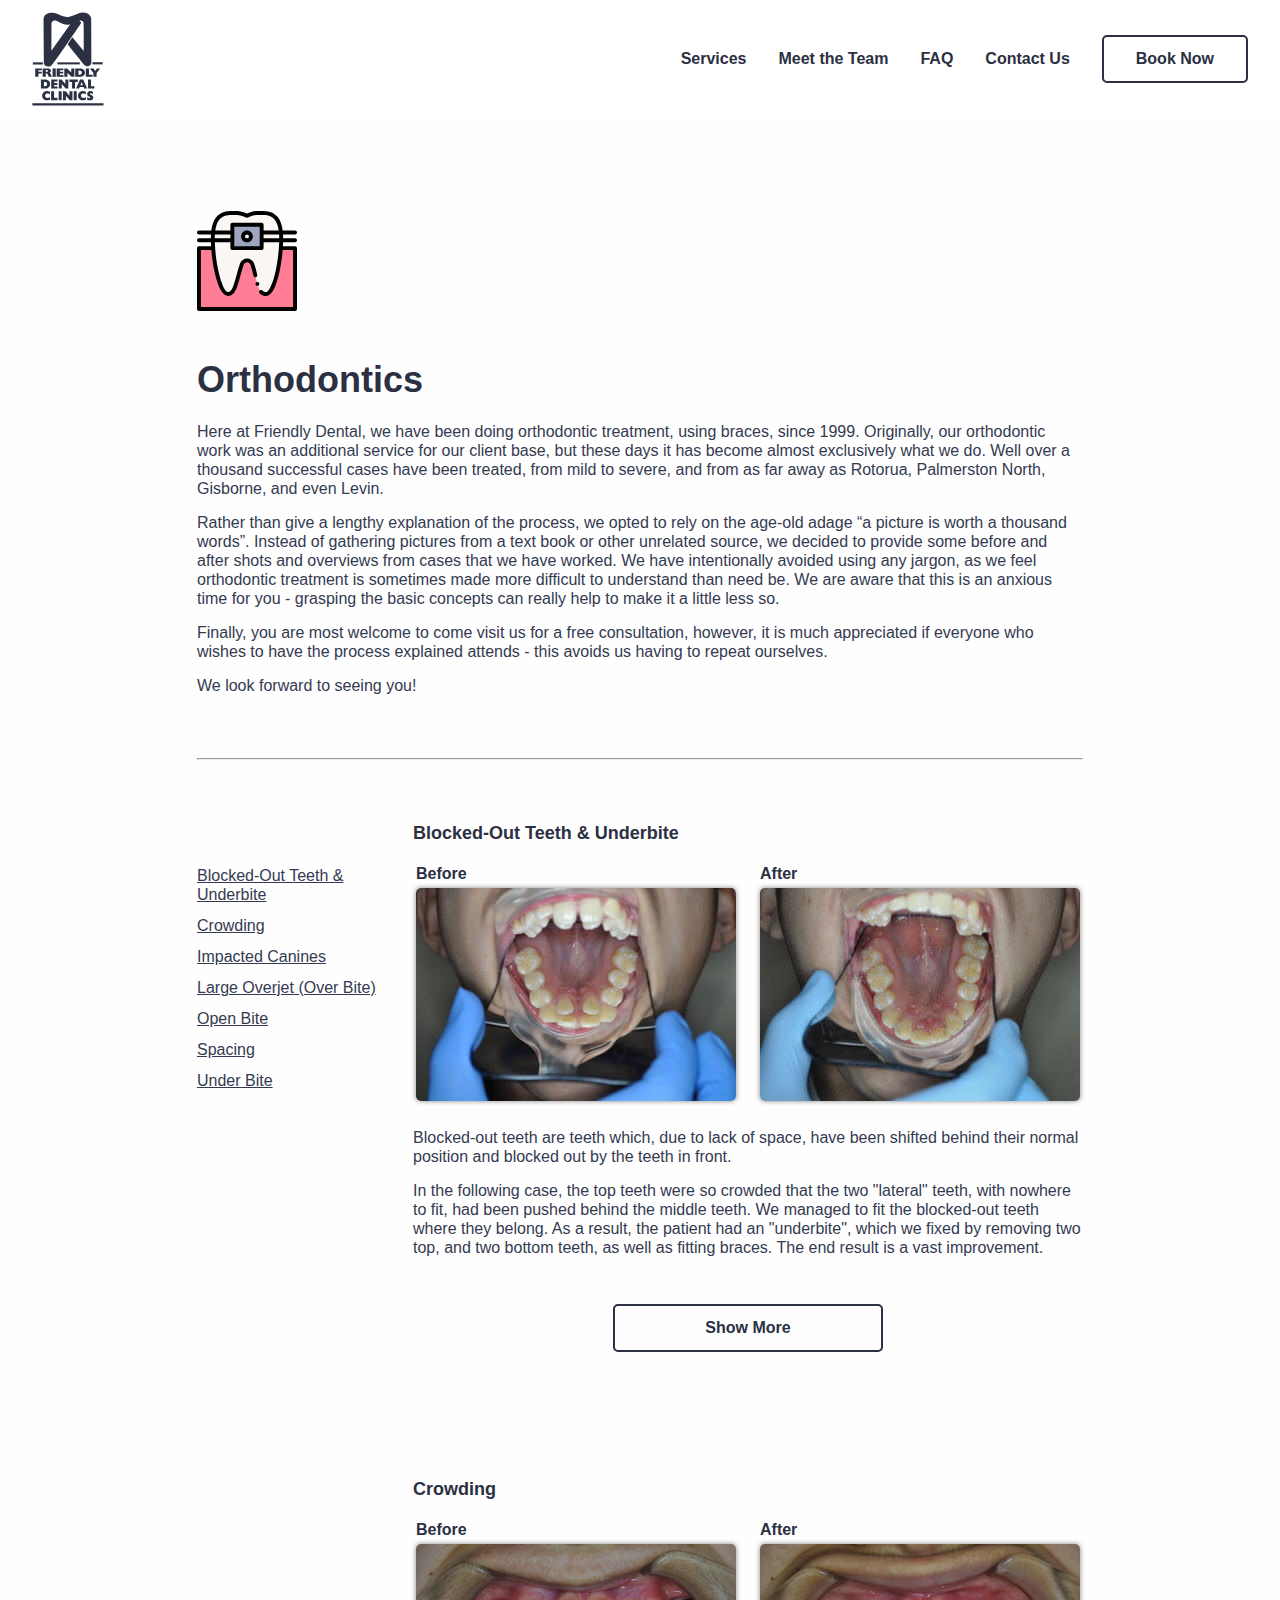
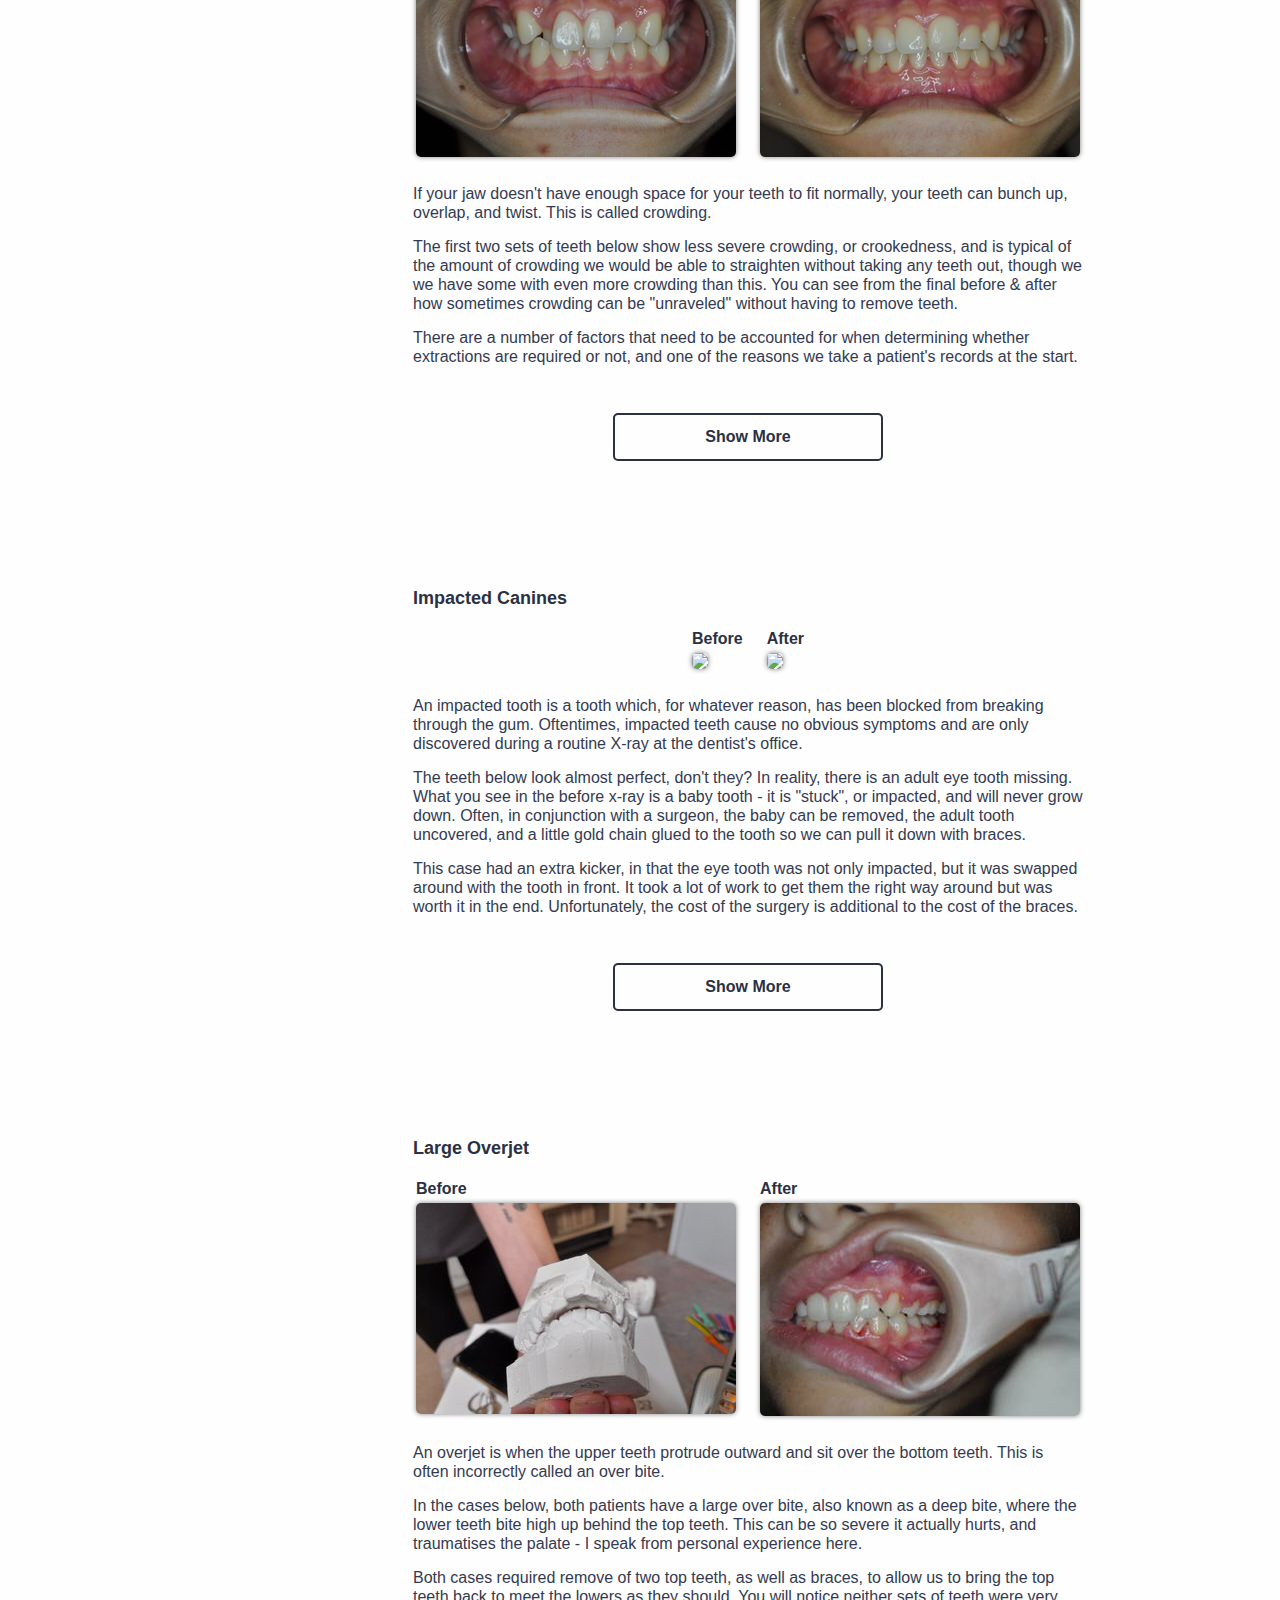
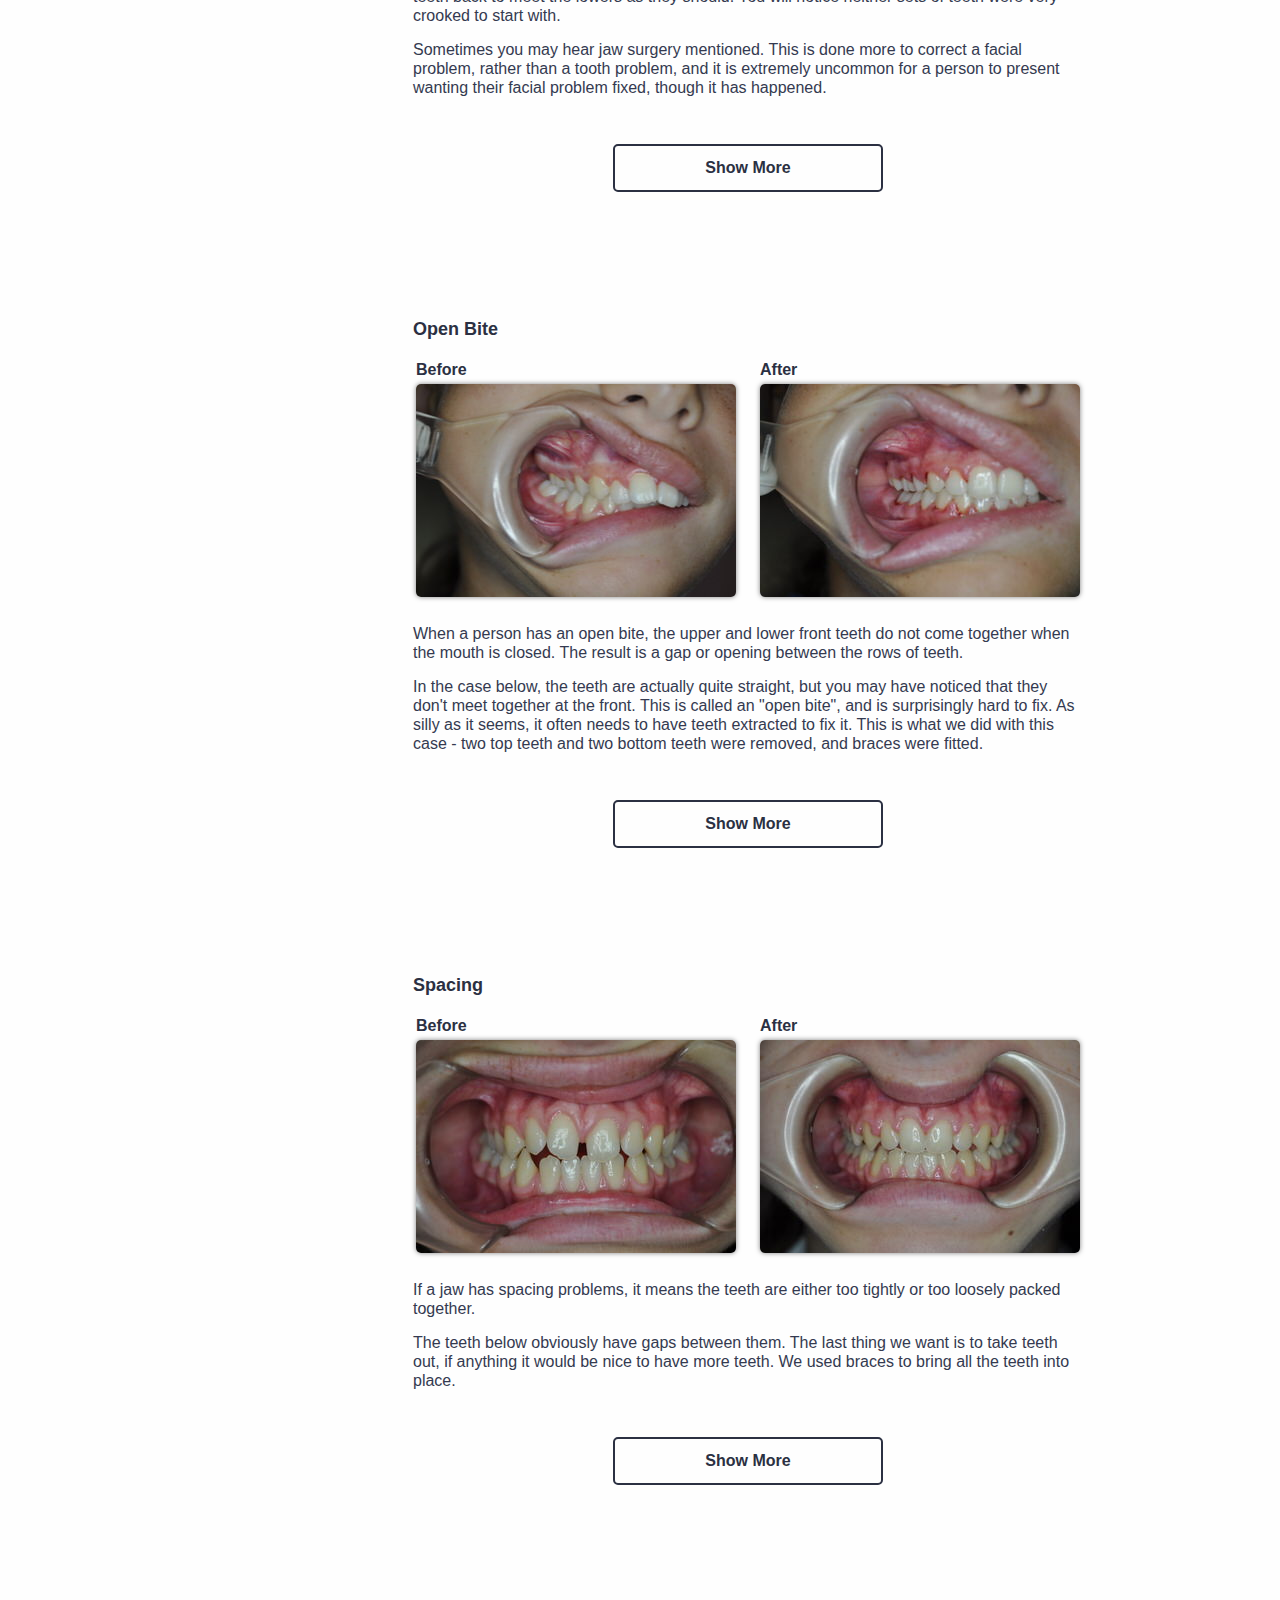
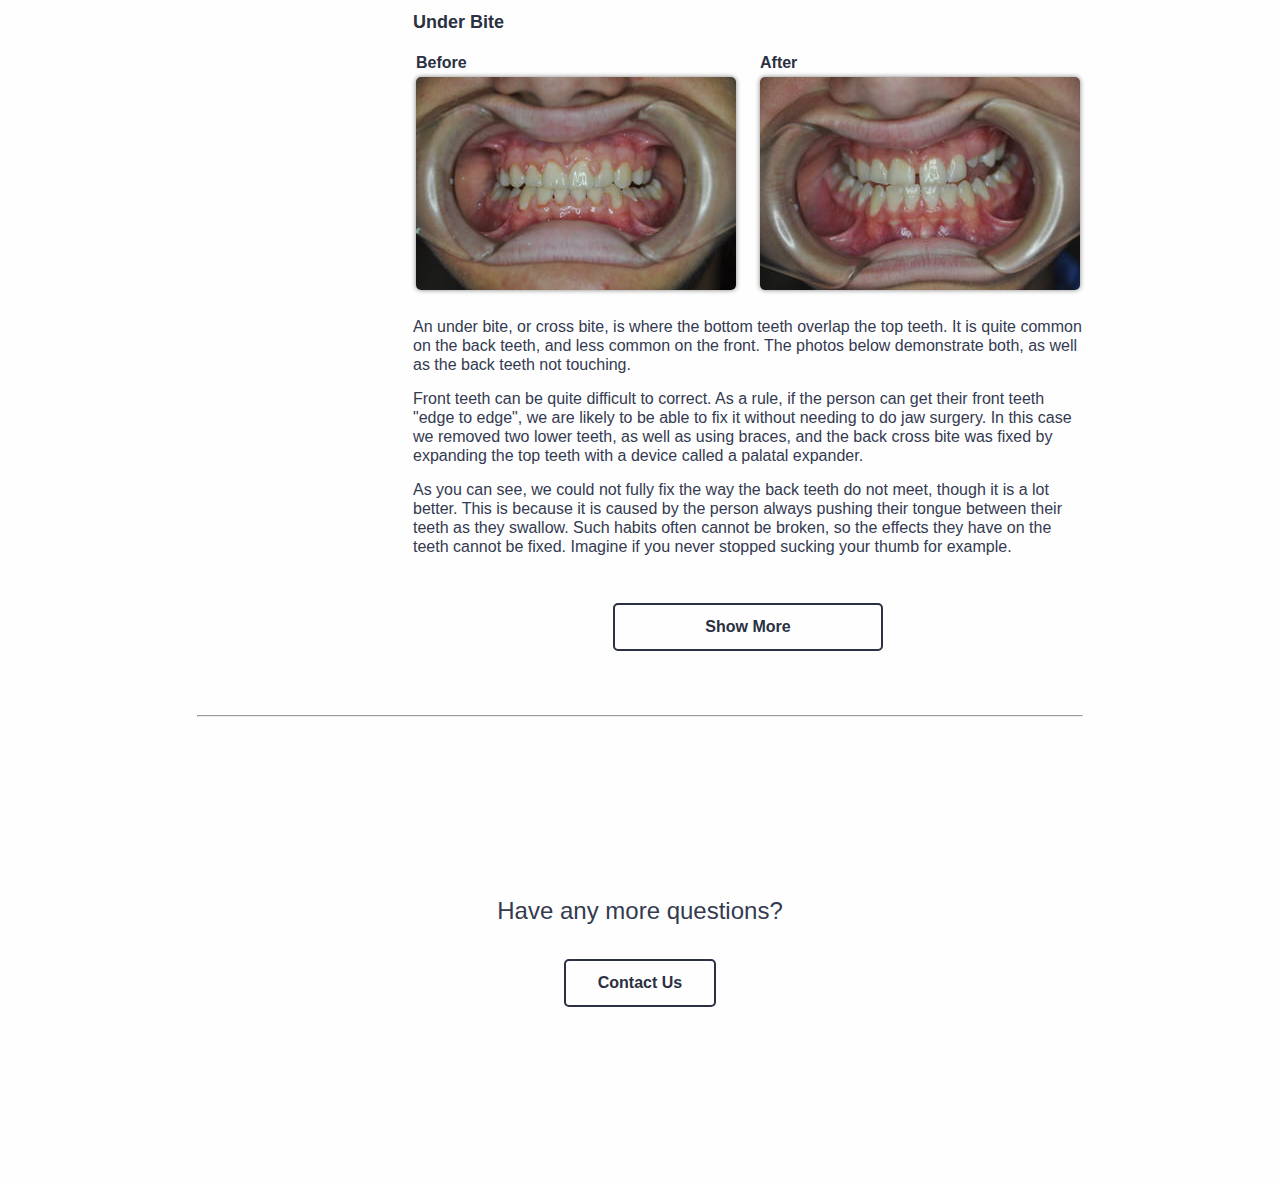
==== commit 85afd82e: "Added sitemap and robots stuff" ====
--- a/orthodontics.html
+++ b/orthodontics.html
@@ -14,8 +14,8 @@
   </script>
   <meta charset="utf-8">
 
-  <title>Friendly Dental</title>
-  <meta name="description" content="Cheap, fast, and friendly dental in Napier and Hastings">
+  <title>Friendly Dental | Dental Services & Orthodontics in Napier & Hastings</title>
+  <meta name="description" content="Cheap, fast, and friendly dental services and orthodontics in the heart of Napier and Hastings! New patients welcome">
   <meta name="author" content="Friendly Dental">
   <meta name="viewport" content="width=device-width">
   <meta name="keywords" content="dental clinic, cheap, napier, hastings">
@@ -361,10 +361,10 @@
 </section>
 </main>
 
-<footer>
+<!-- <footer>
     <label>Designed & developed by Brett Collins</label>
 </footer>
-
+ -->
 <script>
     $(() => {
         const NAV_HEIGHT = $('nav').height();
--- a/css/style.css
+++ b/css/style.css
@@ -442,6 +442,7 @@
 }
 
 .before-after img {
+    width: 100%;
     margin-top: 6px;
     border-radius: 5px;
     box-shadow: 0 0 5px 0 rgba(0,0,0,0.5); 
@@ -587,7 +588,7 @@
     }
 
     .before-after img {
-        width: 240px;
+        /*width: 240px;*/
     }
 
 }
@@ -660,7 +661,15 @@
         font-size: 14px;
     }
 
+    h3 {
+        font-size: 12px;
+    }
+
     p {
+        font-size: 12px;
+    }
+
+    .procedure-navigator a {
         font-size: 12px;
     }
 
@@ -755,6 +764,16 @@
     }
 }
 
+@media only screen and (max-width: 630px) {
+    .procedure-navigator {
+        display: none;
+    }
+
+    .procedure-content {
+        padding-left: 0 !important;
+    }
+}
+
 @media only screen and (max-width: 430px) {
     .service:not(:first-child) {
         margin-top: 24px;
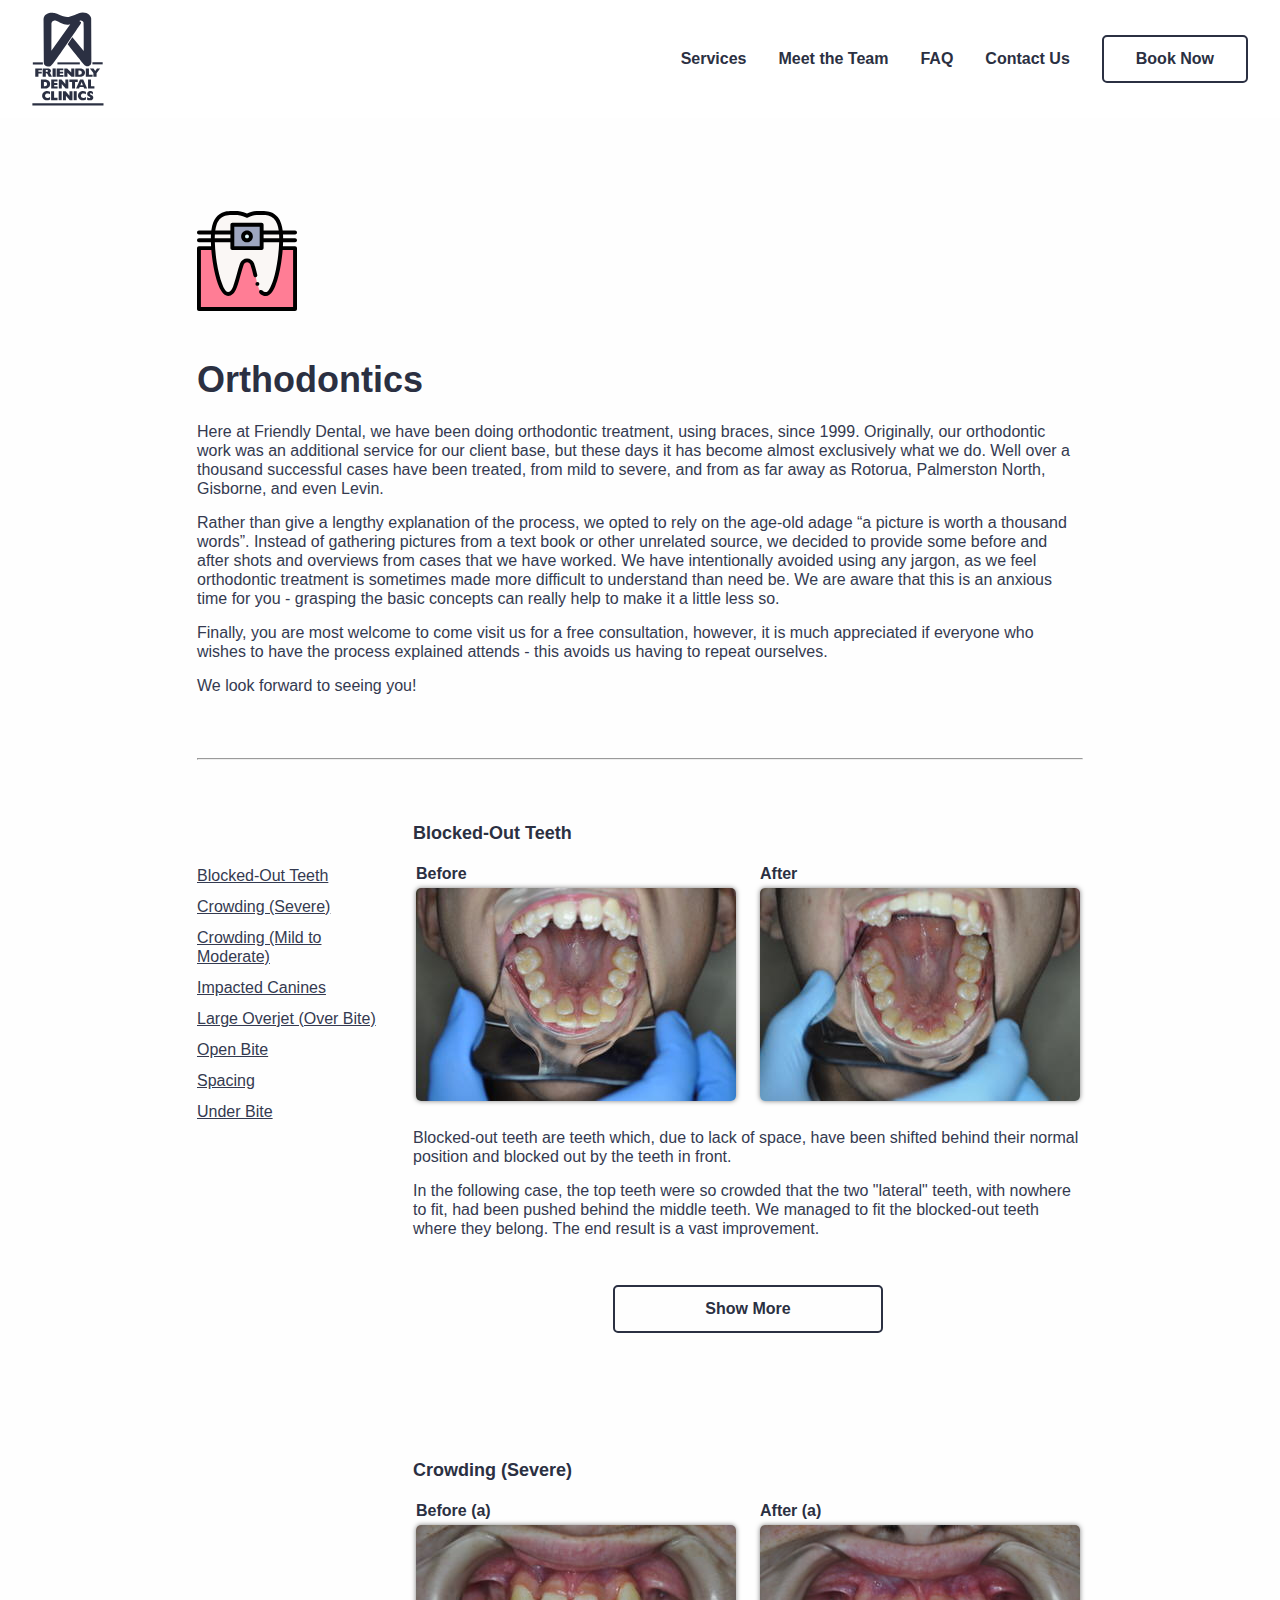
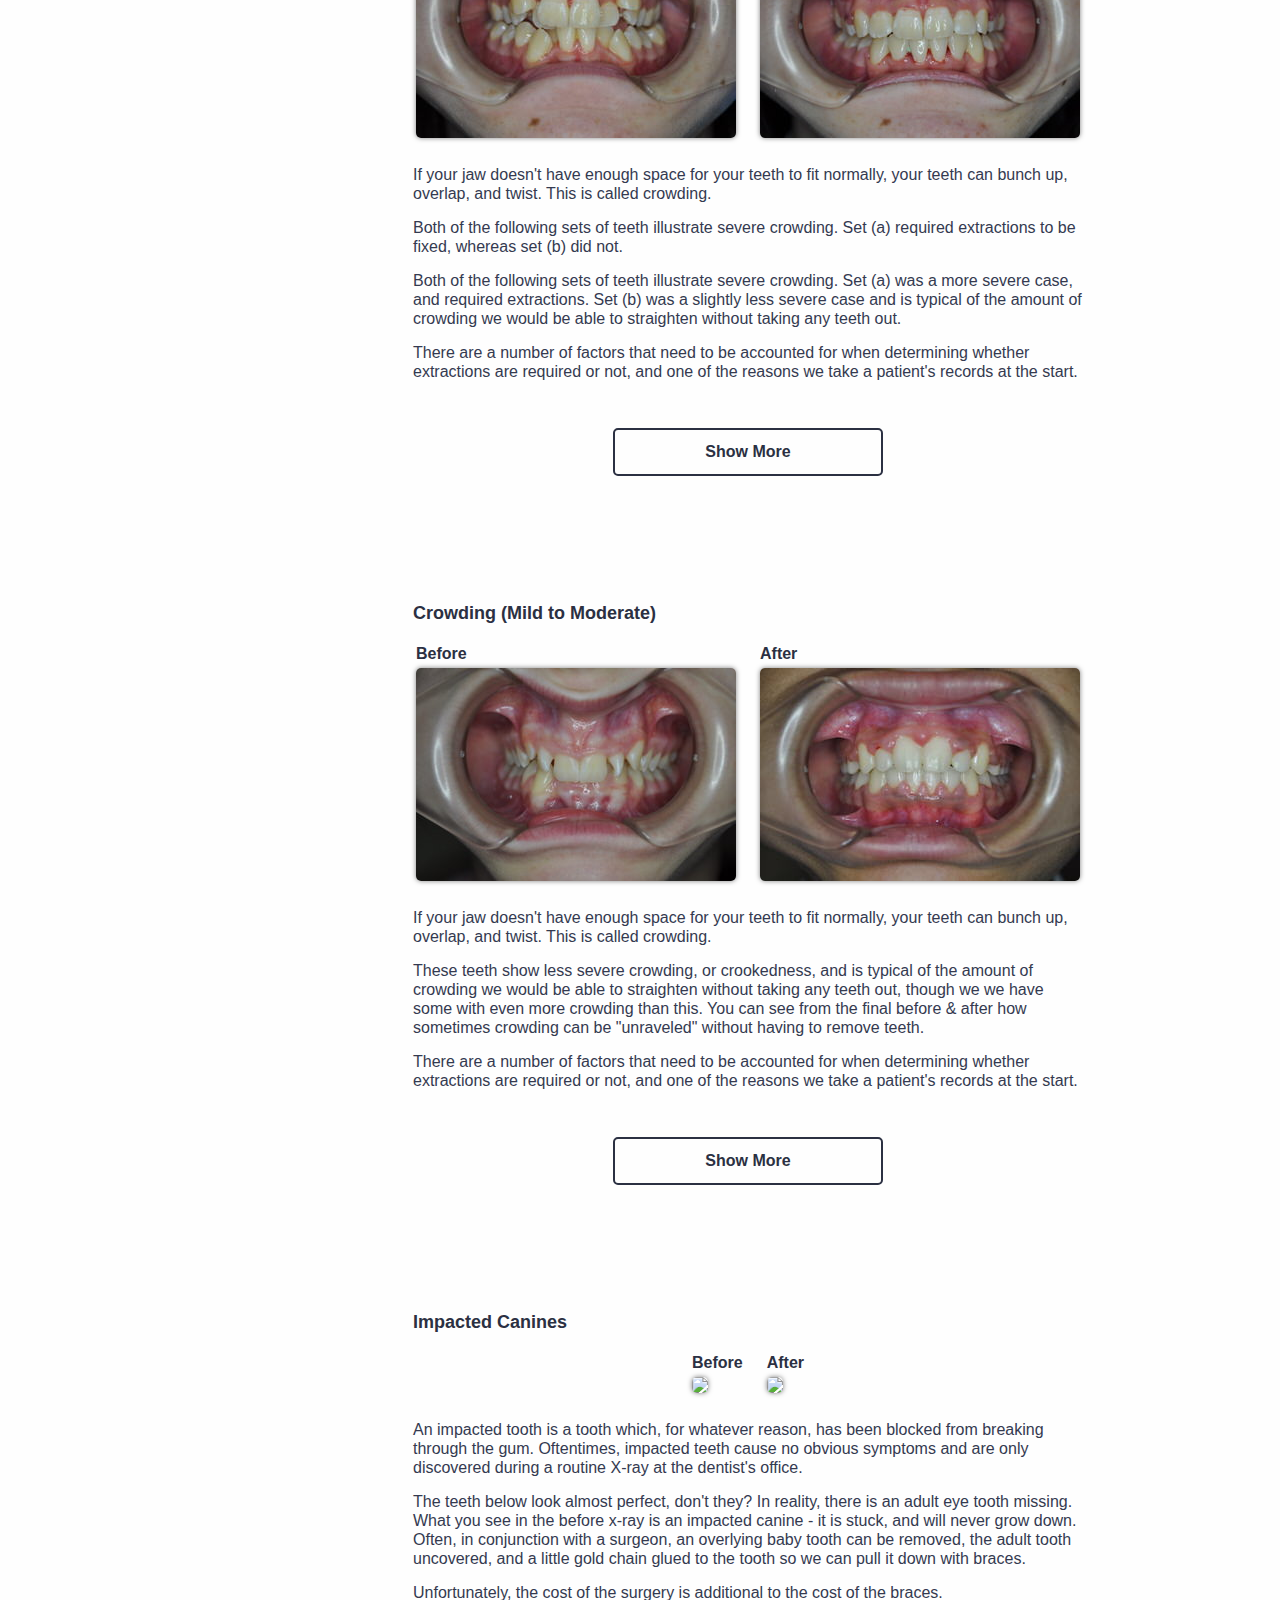
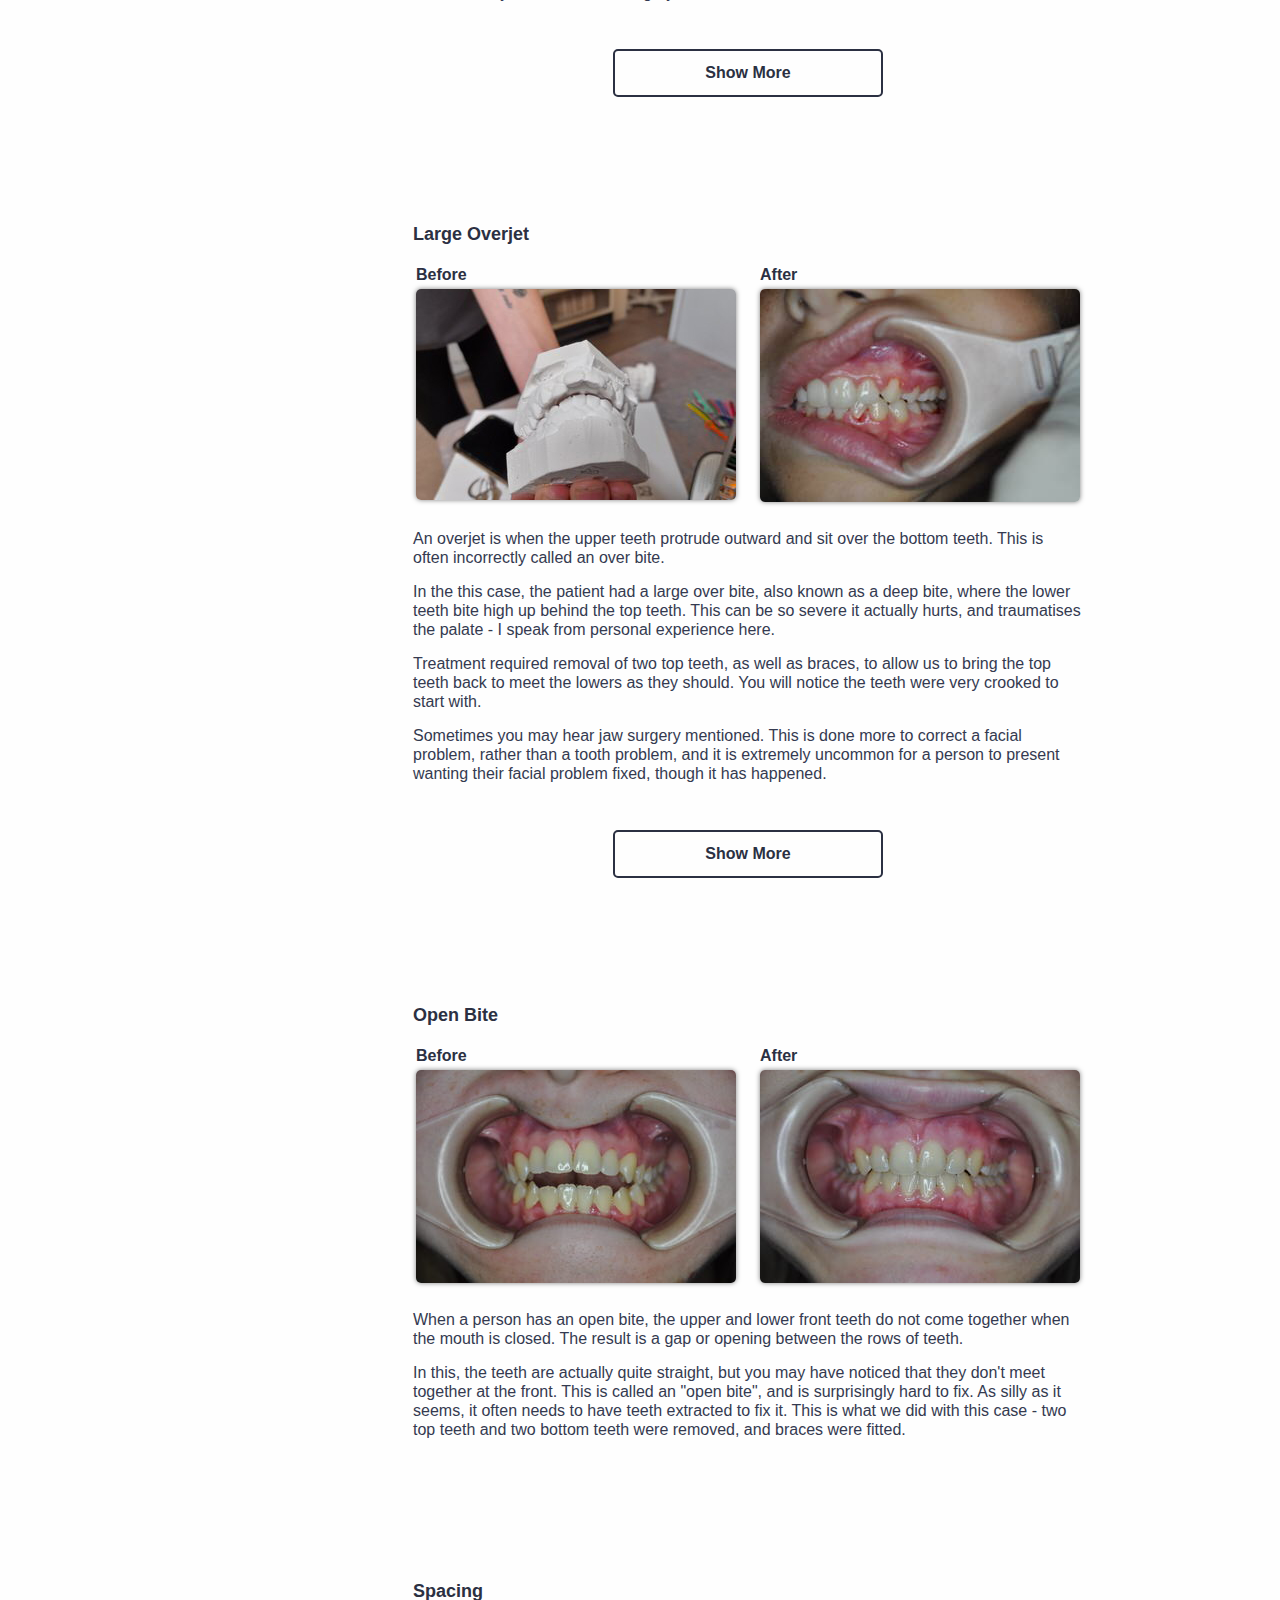
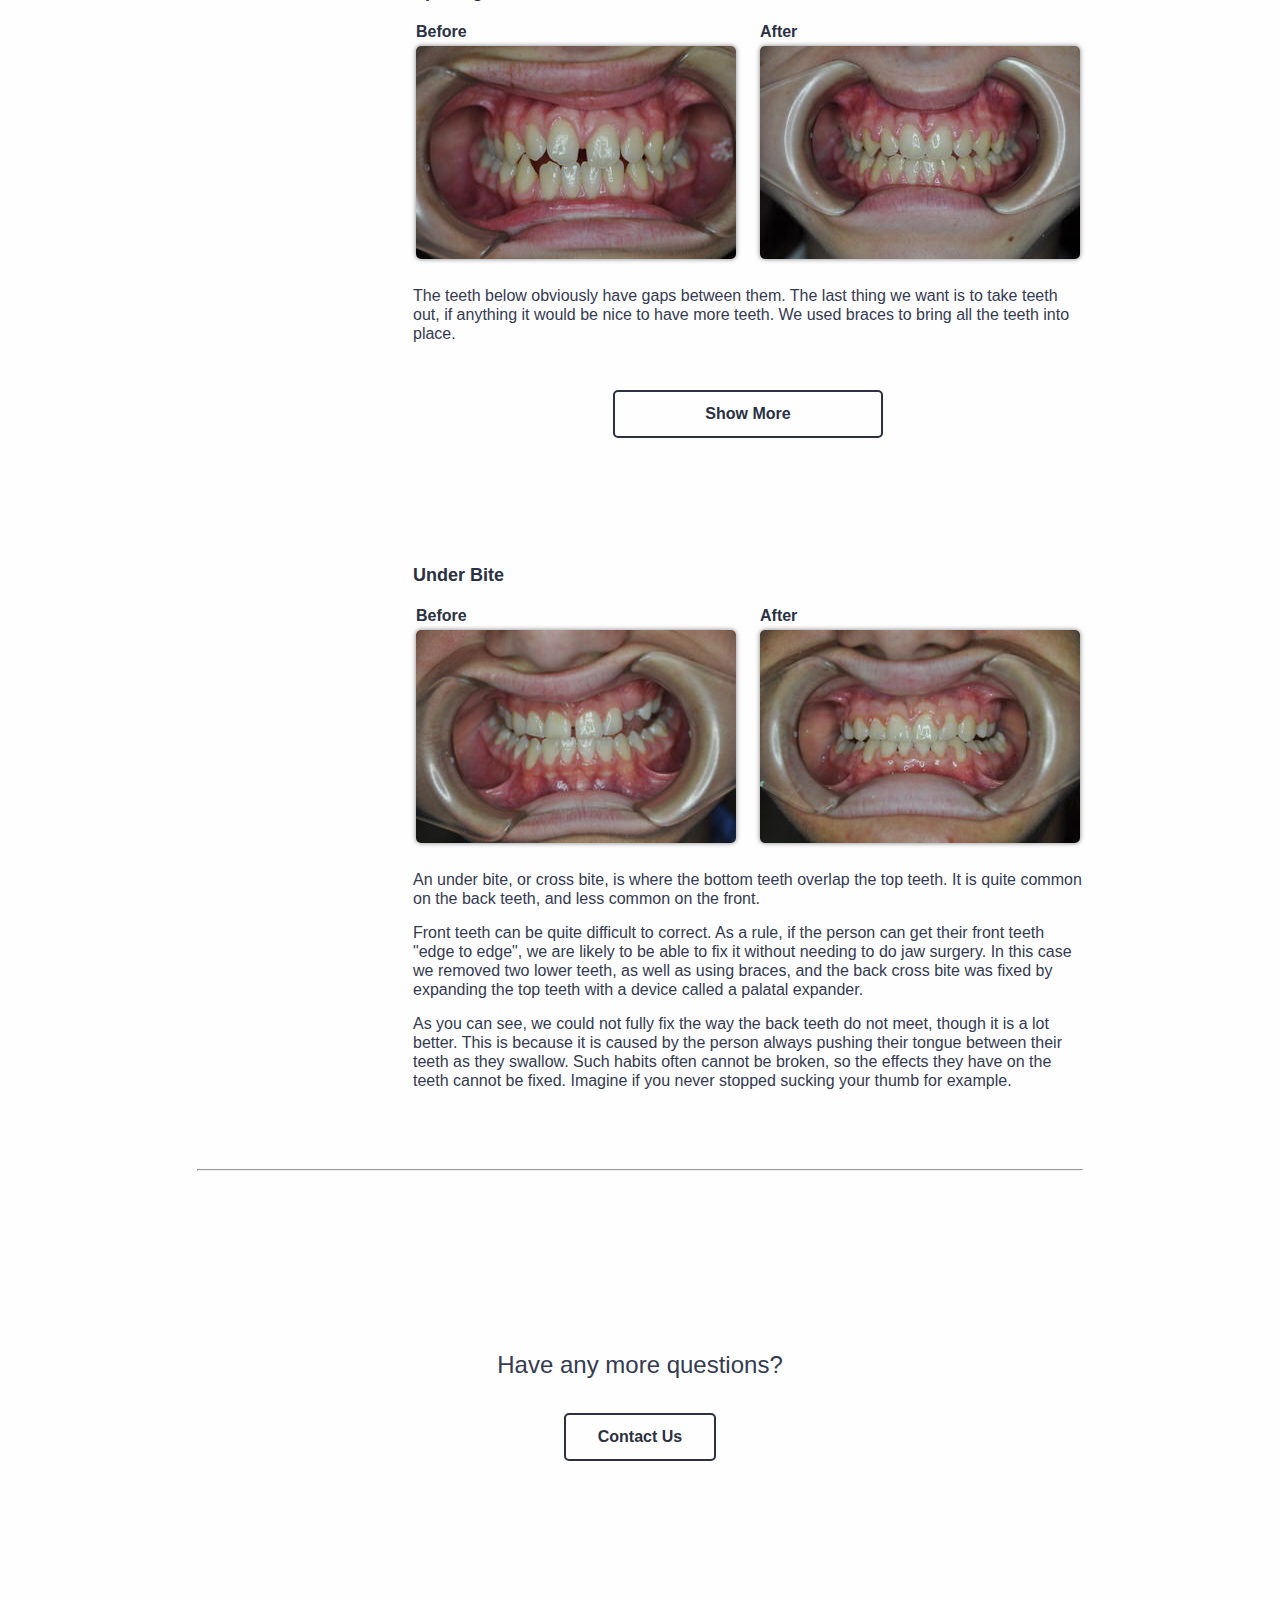
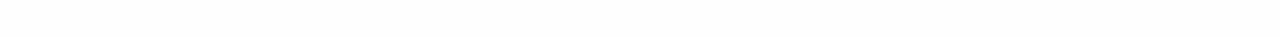
==== commit 9d8f350d: "Added severe options" ====
--- a/orthodontics.html
+++ b/orthodontics.html
@@ -65,8 +65,9 @@
             <hr style='margin-top:48px'>
             <div class='split'>
                 <div class='procedure-navigator'>
-                    <a href='#blocked'>Blocked-Out Teeth & Underbite</a>
-                    <a href='#crowding'>Crowding</a>
+                    <a href='#blocked'>Blocked-Out Teeth</a>
+                    <a href='#crowdingSevere'>Crowding (Severe)</a>
+                    <a href='#crowdingModerate'>Crowding (Mild to Moderate)</a>
                     <a href='#impacted'>Impacted Canines</a>
                     <a href='#overjet'>Large Overjet (Over Bite)</a>
                     <a href='#openbite'>Open Bite</a>
@@ -75,7 +76,7 @@
                 </div>
                 <div class='procedure-content'>
                     <div class='procedure' id='blocked'>
-                        <h2>Blocked-Out Teeth & Underbite</h2>
+                        <h2>Blocked-Out Teeth</h2>
                         <div class='before-after-section' style='margin-top: 8px'>
                             <div class='photos first'>
                                 <div class='before-after'>
@@ -89,7 +90,7 @@
                             </div>
                         </div>
                         <p>Blocked-out teeth are teeth which, due to lack of space, have been shifted behind their normal position and blocked out by the teeth in front.</p>
-                        <p>In the following case, the top teeth were so crowded that the two "lateral" teeth, with nowhere to fit, had been pushed behind the middle teeth. We managed to fit the blocked-out teeth where they belong. As a result, the patient had an "underbite", which we fixed by removing two top, and two bottom teeth, as well as fitting braces. The end result is a vast improvement.</p>
+                        <p>In the following case, the top teeth were so crowded that the two "lateral" teeth, with nowhere to fit, had been pushed behind the middle teeth. We managed to fit the blocked-out teeth where they belong. The end result is a vast improvement.</p>
                         <div class="before-after-section">
                             <button class='show-photos hollow'>Show More</button>
                             <div class='photos'>
@@ -114,43 +115,75 @@
                             </div>
                         </div>
                     </div>
-                    <div class='procedure' id='crowding'>
-                        <h2>Crowding</h2>
-                        <div class='before-after-section' style='margin-top: 8px'>
-                            <div class='photos first'>
-                                <div class='before-after'>
-                                    <h3>Before</h3>
-                                    <img src='./images/crowding-3-before.JPG' />
-                                </div>
-                                <div class='before-after'>
-                                    <h3>After</h3>
-                                    <img src='./images/crowding-3-after.JPG' />
+                    <div class='procedure' id='crowdingSevere'>
+                        <h2>Crowding (Severe)</h2>
+                        <div class='before-after-section' style='margin-top: 8px'>
+                            <div class='photos first'>
+                                <div class='before-after'>
+                                    <h3>Before (a)</h3>
+                                    <img src='./images/severe-1-before.JPG' />
+                                </div>
+                                <div class='before-after'>
+                                    <h3>After (a)</h3>
+                                    <img src='./images/severe-1-after.JPG' />
                                 </div>
                             </div>
                         </div>
                         <p>If your jaw doesn't have enough space for your teeth to fit normally, your teeth can bunch up, overlap, and twist. This is called crowding.</p>
-                        <p>The first two sets of teeth below show less severe crowding, or crookedness, and is typical of the amount of crowding we would be able to straighten without taking any teeth out, though we we have some with even more crowding than this. You can see from the final before & after how sometimes crowding can be "unraveled" without having to remove teeth.</p>
+                        <p>Both of the following sets of teeth illustrate severe crowding. Set (a) required extractions to be fixed, whereas set (b) did not.</p>
+                        <p>Both of the following sets of teeth illustrate severe crowding. Set (a) was a more severe case, and required extractions. Set (b) was a slightly less severe case and is typical of the amount of crowding we would be able to straighten without taking any teeth out.</p>
                         <p>There are a number of factors that need to be accounted for when determining whether extractions are required or not, and one of the reasons we take a patient's records at the start.</p>
                         <div class='before-after-section'>
                             <button class='show-photos hollow'>Show More</button>
                             <div class='photos'>
                                 <div class='before-after'>
+                                    <h3>Before (a)</h3>
+                                    <img src='./images/severe-2-before.JPG' />
+                                </div>
+                                <div class='before-after'>
+                                    <h3>After (a)</h3>
+                                    <img src='./images/severe-2-after.JPG' />
+                                </div>
+                            </div>
+                            <div class='photos'>
+                                <div class='before-after'>
+                                    <h3>Before (a)</h3>
+                                    <img src='./images/severe-3-before.JPG' />
+                                </div>
+                                <div class='before-after'>
+                                    <h3>After (a)</h3>
+                                    <img src='./images/severe-3-after.JPG' />
+                                </div>
+                            </div>
+                        </div>
+                    </div>
+                    <div class='procedure' id='crowdingModerate'>
+                        <h2>Crowding (Mild to Moderate)</h2>
+                        <div class='before-after-section' style='margin-top: 8px'>
+                            <div class='photos first'>
+                                <div class='before-after'>
+                                    <h3>Before</h3>
+                                    <img src='./images/crowding-1-before.JPG' />
+                                </div>
+                                <div class='before-after'>
+                                    <h3>After</h3>
+                                    <img src='./images/crowding-1-after.JPG' />
+                                </div>
+                            </div>
+                        </div>
+                        <p>If your jaw doesn't have enough space for your teeth to fit normally, your teeth can bunch up, overlap, and twist. This is called crowding.</p>
+                        <p>These teeth show less severe crowding, or crookedness, and is typical of the amount of crowding we would be able to straighten without taking any teeth out, though we we have some with even more crowding than this. You can see from the final before & after how sometimes crowding can be "unraveled" without having to remove teeth.</p>
+                        <p>There are a number of factors that need to be accounted for when determining whether extractions are required or not, and one of the reasons we take a patient's records at the start.</p>
+                        <div class='before-after-section'>
+                            <button class='show-photos hollow'>Show More</button>
+                            <div class='photos'>
+                                <div class='before-after'>
                                     <h3>Before</h3>
                                     <img src='./images/crowding-2-before.JPG' />
                                 </div>
                                 <div class='before-after'>
                                     <h3>After</h3>
                                     <img src='./images/crowding-2-after.JPG' />
-                                </div>
-                            </div>
-                            <div class='photos'>
-                                <div class='before-after'>
-                                    <h3>Before</h3>
-                                    <img src='./images/crowding-1-before.JPG' />
-                                </div>
-                                <div class='before-after'>
-                                    <h3>After</h3>
-                                    <img src='./images/crowding-1-after.JPG' />
                                 </div>
                             </div>
                         </div>
@@ -170,8 +203,8 @@
                             </div>
                         </div>
                         <p>An impacted tooth is a tooth which, for whatever reason, has been blocked from breaking through the gum. Oftentimes, impacted teeth cause no obvious symptoms and are only discovered during a routine X-ray at the dentist's office.</p>
-                        <p>The teeth below look almost perfect, don't they? In reality, there is an adult eye tooth missing. What you see in the before x-ray is a baby tooth - it is "stuck", or impacted, and will never grow down. Often, in conjunction with a surgeon, the baby can be removed, the adult tooth uncovered, and a little gold chain glued to the tooth so we can pull it down with braces.</p>
-                        <p>This case had an extra kicker, in that the eye tooth was not only impacted, but it was swapped around with the tooth in front. It took a lot of work to get them the right way around but was worth it in the end. Unfortunately, the cost of the surgery is additional to the cost of the braces.</p>
+                        <p>The teeth below look almost perfect, don't they? In reality, there is an adult eye tooth missing. What you see in the before x-ray is an impacted canine - it is stuck, and will never grow down. Often, in conjunction with a surgeon, an overlying baby tooth can be removed, the adult tooth uncovered, and a little gold chain glued to the tooth so we can pull it down with braces.</p>
+                        <p>Unfortunately, the cost of the surgery is additional to the cost of the braces.</p>
                         <div class='before-after-section'>
                             <button class='show-photos hollow'>Show More</button>
                             <div class='photos'>
@@ -201,8 +234,8 @@
                             </div>
                         </div>
                         <p>An overjet is when the upper teeth protrude outward and sit over the bottom teeth. This is often incorrectly called an over bite. </p>
-                        <p>In the cases below, both patients have a large over bite, also known as a deep bite, where the lower teeth bite high up behind the top teeth. This can be so severe it actually hurts, and traumatises the palate - I speak from personal experience here.</p>
-                        <p>Both cases required remove of two top teeth, as well as braces, to allow us to bring the top teeth back to meet the lowers as they should. You will notice neither sets of teeth were very crooked to start with.</p>
+                        <p>In the this case, the patient had a large over bite, also known as a deep bite, where the lower teeth bite high up behind the top teeth. This can be so severe it actually hurts, and traumatises the palate - I speak from personal experience here.</p>
+                        <p>Treatment required removal of two top teeth, as well as braces, to allow us to bring the top teeth back to meet the lowers as they should. You will notice the teeth were very crooked to start with.</p>
                         <p>Sometimes you may hear jaw surgery mentioned. This is done more to correct a facial problem, rather than a tooth problem, and it is extremely uncommon for a person to present wanting their facial problem fixed, though it has happened.</p>
                         <div class='before-after-section'>
                             <button class='show-photos hollow'>Show More</button>
@@ -234,39 +267,16 @@
                             <div class='photos first'>
                                 <div class='before-after'>
                                     <h3>Before</h3>
-                                    <img src='./images/overjet-1-before.JPG' />
-                                </div>
-                                <div class='before-after'>
-                                    <h3>After</h3>
-                                    <img src='./images/overjet-1-after.JPG' />
+                                    <img src='./images/open-1-before.JPG' />
+                                </div>
+                                <div class='before-after'>
+                                    <h3>After</h3>
+                                    <img src='./images/open-1-after.JPG' />
                                 </div>
                             </div>
                         </div>
                         <p>When a person has an open bite, the upper and lower front teeth do not come together when the mouth is closed. The result is a gap or opening between the rows of teeth.</p>
-                        <p>In the case below, the teeth are actually quite straight, but you may have noticed that they don't meet together at the front. This is called an "open bite", and is surprisingly hard to fix. As silly as it seems, it often needs to have teeth extracted to fix it. This is what we did with this case - two top teeth and two bottom teeth were removed, and braces were fitted. </p>
-                        <div class='before-after-section'>
-                            <button class='show-photos hollow'>Show More</button>
-                            <div class='photos'>
-                                <div class='before-after'>
-                                    <h3>Before</h3>
-                                    <img src='./images/open-2-before.JPG' />
-                                </div>
-                                <div class='before-after'>
-                                    <h3>After</h3>
-                                    <img src='./images/open-2-after.JPG' />
-                                </div>
-                            </div>
-                            <div class='photos'>
-                                <div class='before-after'>
-                                    <h3>Before</h3>
-                                    <img src='./images/open-3-before.JPG' />
-                                </div>
-                                <div class='before-after'>
-                                    <h3>After</h3>
-                                    <img src='./images/open-3-after.JPG' />
-                                </div>
-                            </div>
-                        </div>
+                        <p>In this, the teeth are actually quite straight, but you may have noticed that they don't meet together at the front. This is called an "open bite", and is surprisingly hard to fix. As silly as it seems, it often needs to have teeth extracted to fix it. This is what we did with this case - two top teeth and two bottom teeth were removed, and braces were fitted.</p>
                     </div> 
                     <div class='procedure' id='spacing'>
                         <h2>Spacing</h2>
@@ -282,7 +292,6 @@
                                 </div>
                             </div>
                         </div>
-                        <p>If a jaw has spacing problems, it means the teeth are either too tightly or too loosely packed together.</p>
                         <p>The teeth below obviously have gaps between them. The last thing we want is to take teeth out, if anything it would be nice to have more teeth. We used braces to bring all the teeth into place.</p>
                         <div class='before-after-section'>
                             <button class='show-photos hollow'>Show More</button>
@@ -314,40 +323,17 @@
                             <div class='photos first'>
                                 <div class='before-after'>
                                     <h3>Before</h3>
+                                    <img src='./images/underbite-1-after.JPG' />
+                                </div>
+                                <div class='before-after'>
+                                    <h3>After</h3>
                                     <img src='./images/underbite-1-before.JPG' />
                                 </div>
-                                <div class='before-after'>
-                                    <h3>After</h3>
-                                    <img src='./images/underbite-1-after.JPG' />
-                                </div>
-                            </div>
-                        </div>
-                        <p>An under bite, or cross bite, is where the bottom teeth overlap the top teeth. It is quite common on the back teeth, and less common on the front. The photos below demonstrate both, as well as the back teeth not touching.</p>
+                            </div>
+                        </div>
+                        <p>An under bite, or cross bite, is where the bottom teeth overlap the top teeth. It is quite common on the back teeth, and less common on the front.</p>
                         <p>Front teeth can be quite difficult to correct. As a rule, if the person can get their front teeth "edge to edge", we are likely to be able to fix it without needing to do jaw surgery. In this case we removed two lower teeth, as well as using braces, and the back cross bite was fixed by expanding the top teeth with a device called a palatal expander.</p>
                         <p>As you can see, we could not fully fix the way the back teeth do not meet, though it is a lot better. This is because it is caused by the person always pushing their tongue between their teeth as they swallow. Such habits often cannot be broken, so the effects they have on the teeth cannot be fixed. Imagine if you never stopped sucking your thumb for example.</p>
-                        <div class='before-after-section'>
-                            <button class='show-photos hollow'>Show More</button>
-                            <div class='photos'>
-                                <div class='before-after'>
-                                    <h3>Before</h3>
-                                    <img src='./images/underbite-2-after.JPG' />
-                                </div>
-                                <div class='before-after'>
-                                    <h3>After</h3>
-                                    <img src='./images/underbite-2-before.JPG' />
-                                </div>
-                            </div>
-                            <div class='photos'>
-                                <div class='before-after'>
-                                    <h3>Before</h3>
-                                    <img src='./images/underbite-3-after.JPG' />
-                                </div>
-                                <div class='before-after'>
-                                    <h3>After</h3>
-                                    <img src='./images/underbite-3-before.JPG' />
-                                </div>
-                            </div>
-                        </div>
                     </div>
                 </div>
             </div>
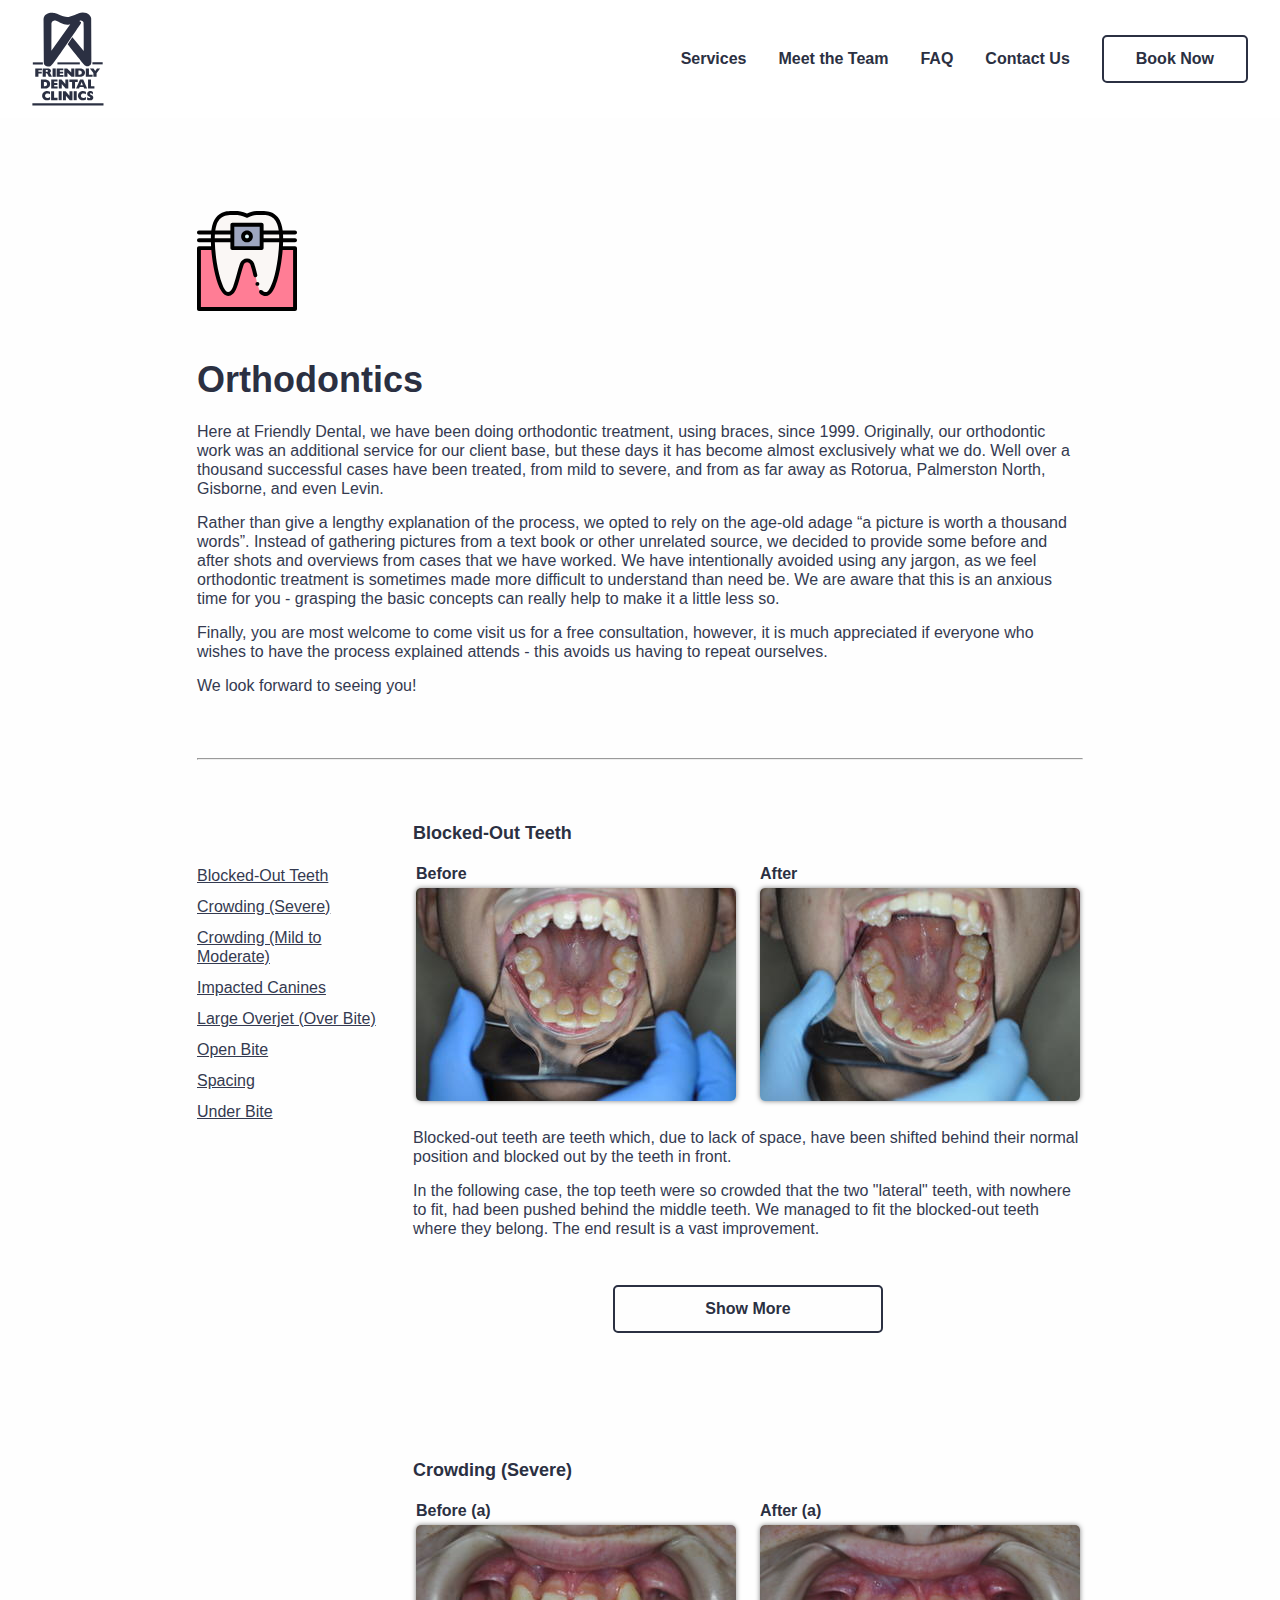
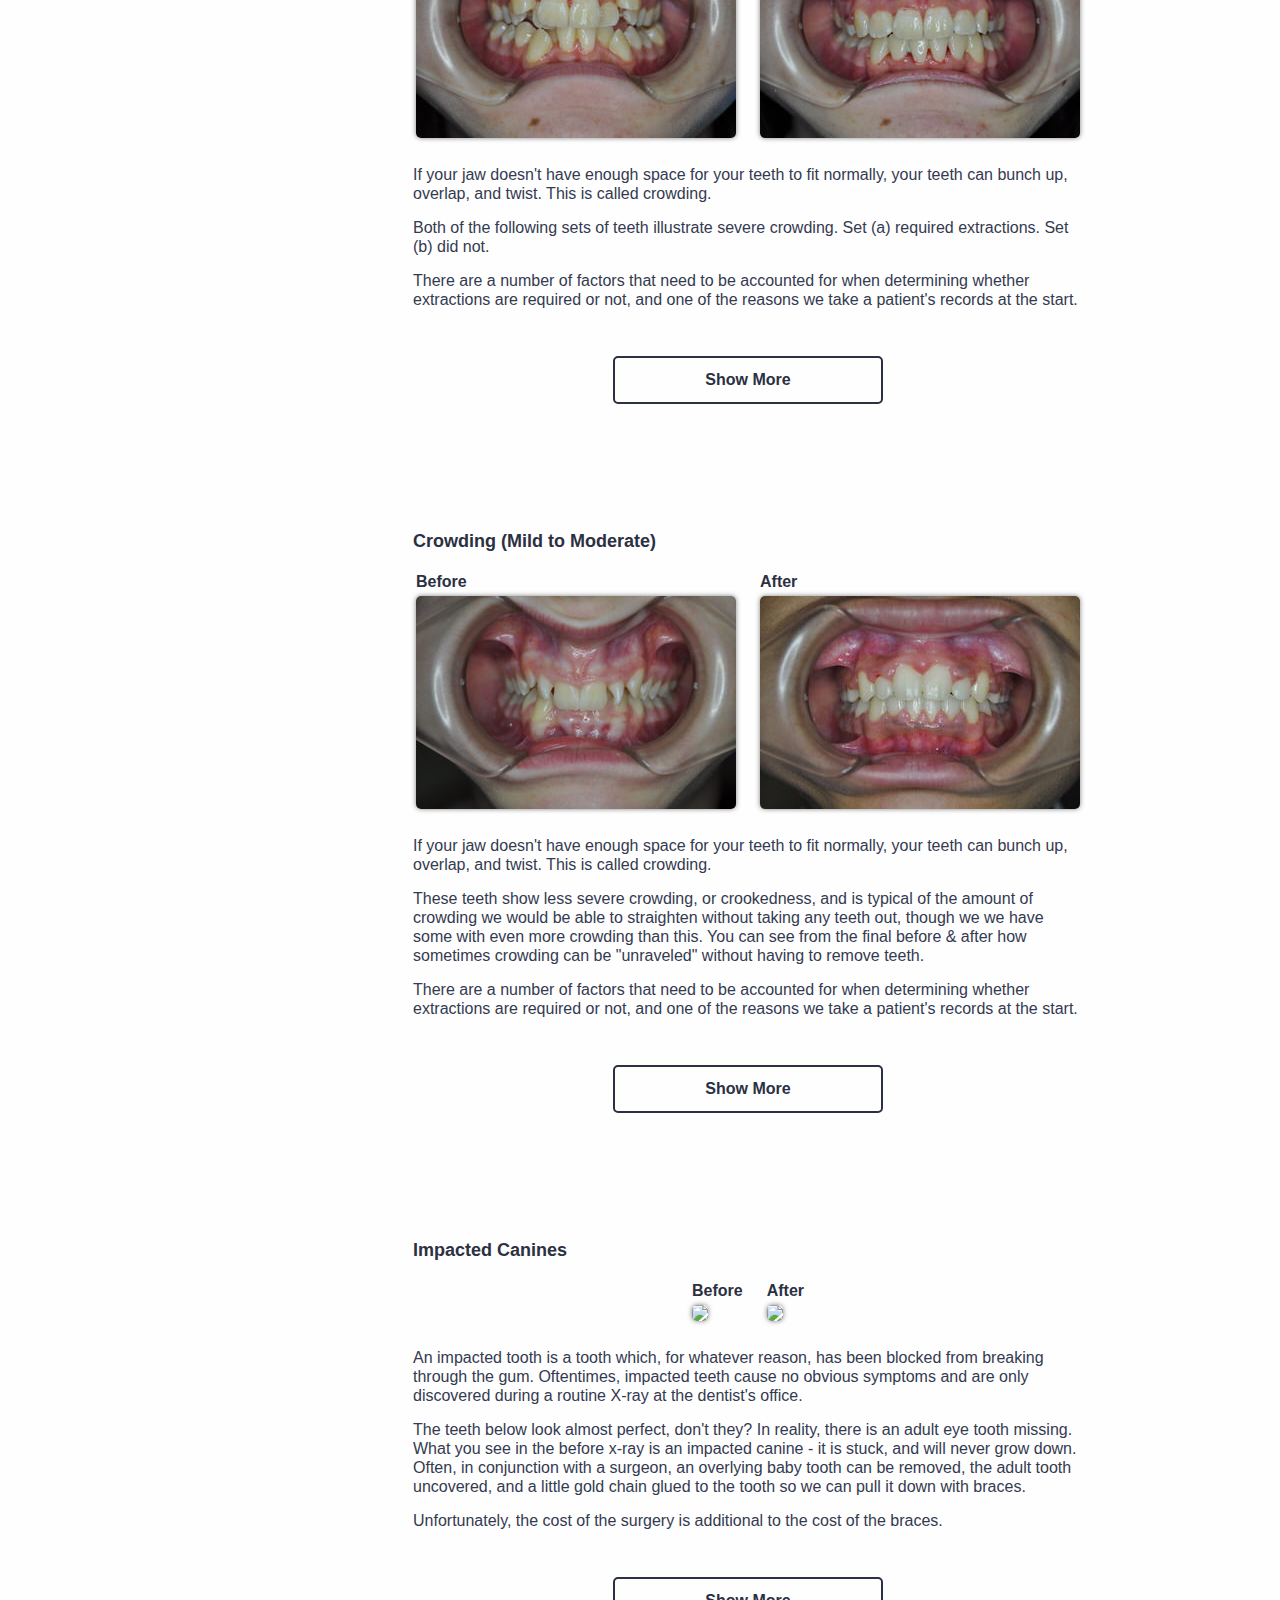
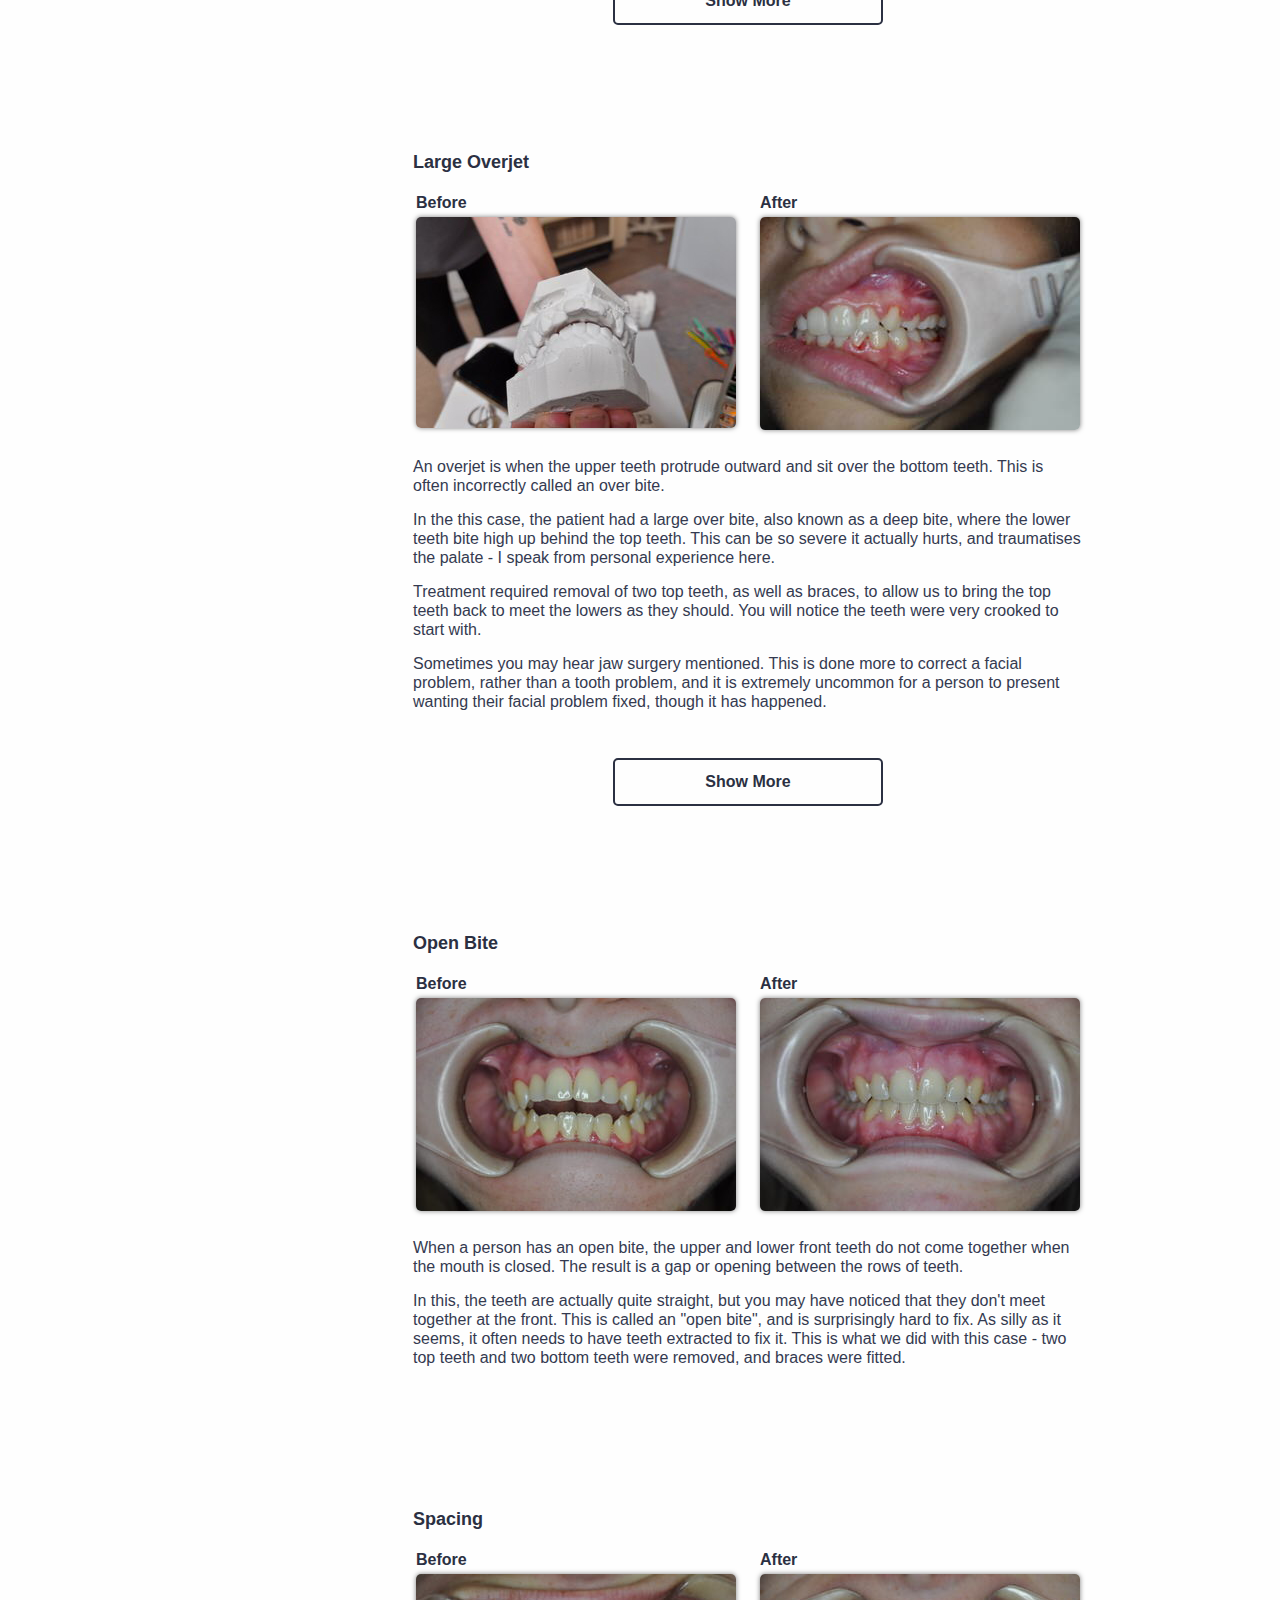
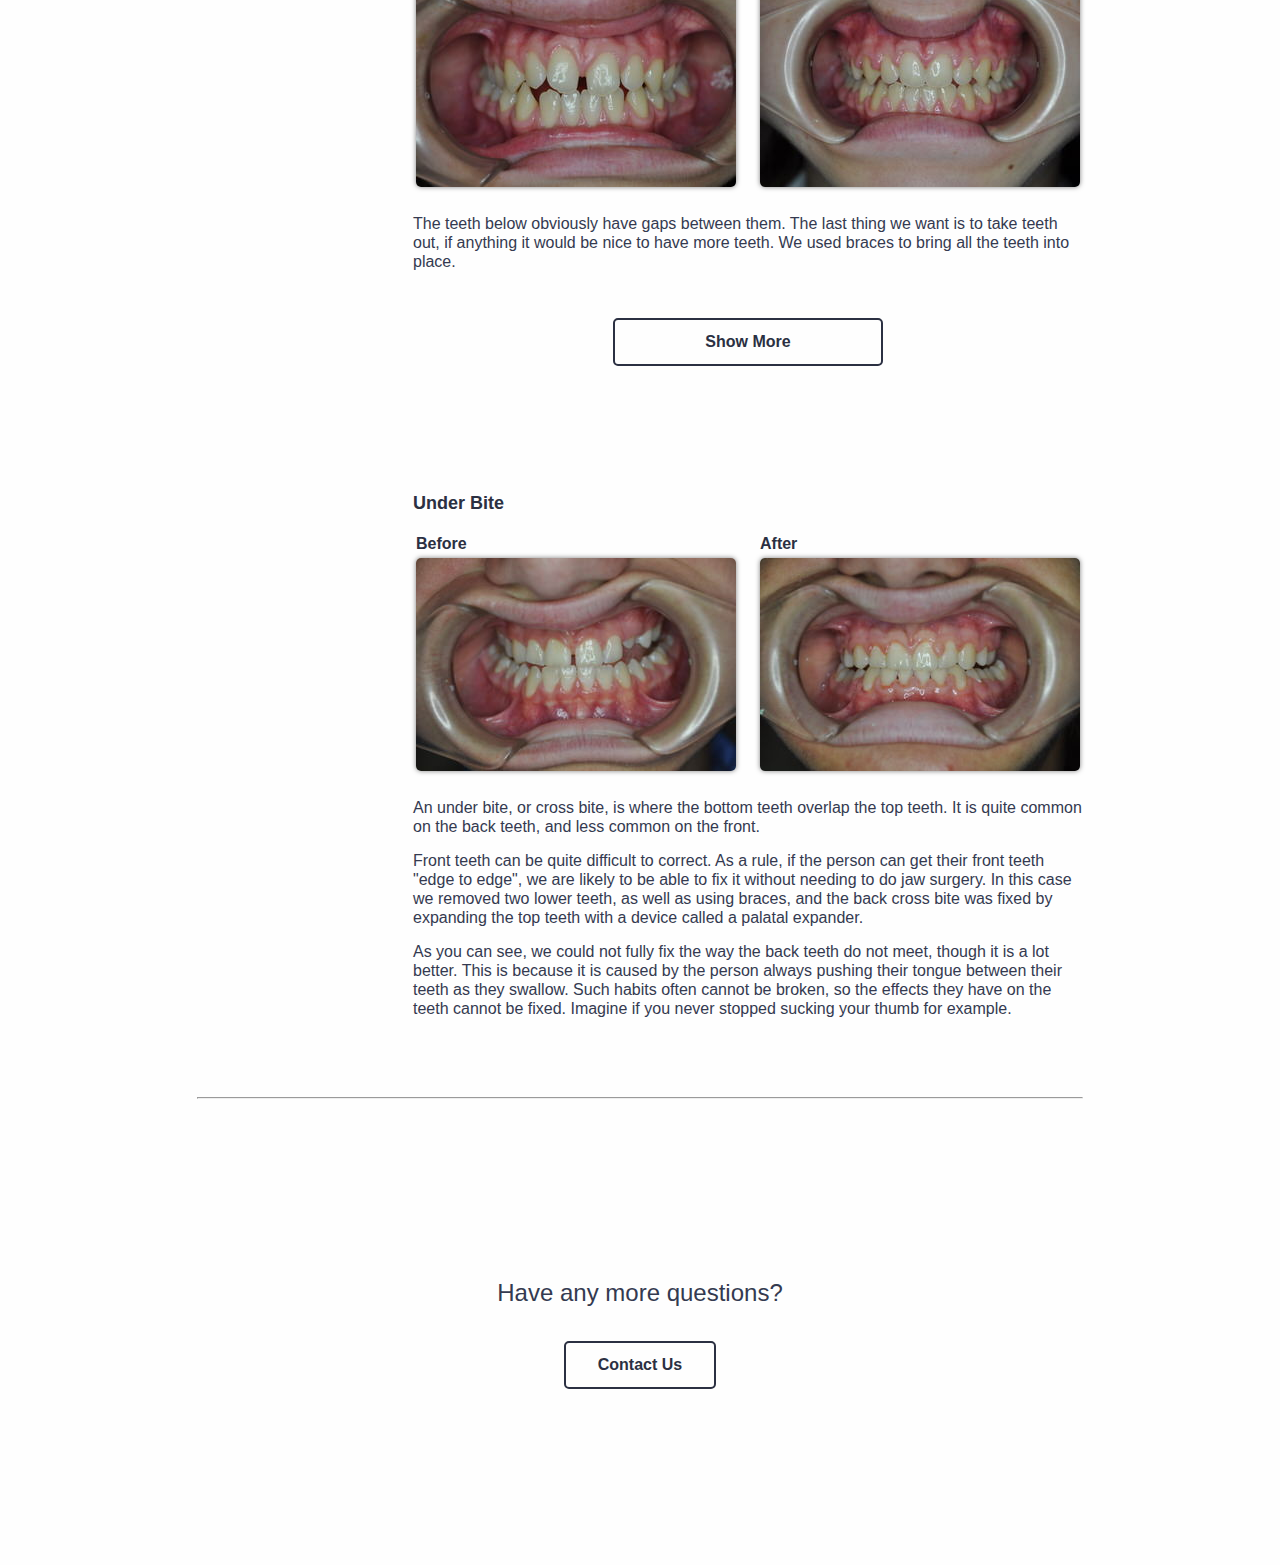
==== commit 73b9ab55: "Added fixes to orthodontics section" ====
--- a/orthodontics.html
+++ b/orthodontics.html
@@ -130,8 +130,7 @@
                             </div>
                         </div>
                         <p>If your jaw doesn't have enough space for your teeth to fit normally, your teeth can bunch up, overlap, and twist. This is called crowding.</p>
-                        <p>Both of the following sets of teeth illustrate severe crowding. Set (a) required extractions to be fixed, whereas set (b) did not.</p>
-                        <p>Both of the following sets of teeth illustrate severe crowding. Set (a) was a more severe case, and required extractions. Set (b) was a slightly less severe case and is typical of the amount of crowding we would be able to straighten without taking any teeth out.</p>
+                        <p>Both of the following sets of teeth illustrate severe crowding. Set (a) required extractions. Set (b) did not.</p>
                         <p>There are a number of factors that need to be accounted for when determining whether extractions are required or not, and one of the reasons we take a patient's records at the start.</p>
                         <div class='before-after-section'>
                             <button class='show-photos hollow'>Show More</button>
@@ -153,6 +152,36 @@
                                 <div class='before-after'>
                                     <h3>After (a)</h3>
                                     <img src='./images/severe-3-after.JPG' />
+                                </div>
+                            </div>
+                            <div class='photos'>
+                                <div class='before-after'>
+                                    <h3>Before (b)</h3>
+                                    <img src='./images/crowding-severe-1-before.JPG' />
+                                </div>
+                                <div class='before-after'>
+                                    <h3>After (b)</h3>
+                                    <img src='./images/crowding-severe-1-after.JPG' />
+                                </div>
+                            </div>
+                            <div class='photos'>
+                                <div class='before-after'>
+                                    <h3>Before (b)</h3>
+                                    <img src='./images/crowding-severe-2-before.JPG' />
+                                </div>
+                                <div class='before-after'>
+                                    <h3>After (b)</h3>
+                                    <img src='./images/crowding-severe-2-after.JPG' />
+                                </div>
+                            </div>
+                            <div class='photos'>
+                                <div class='before-after'>
+                                    <h3>Before (b)</h3>
+                                    <img src='./images/crowding-severe-3-before.JPG' />
+                                </div>
+                                <div class='before-after'>
+                                    <h3>After (b)</h3>
+                                    <img src='./images/crowding-severe-3-after.JPG' />
                                 </div>
                             </div>
                         </div>
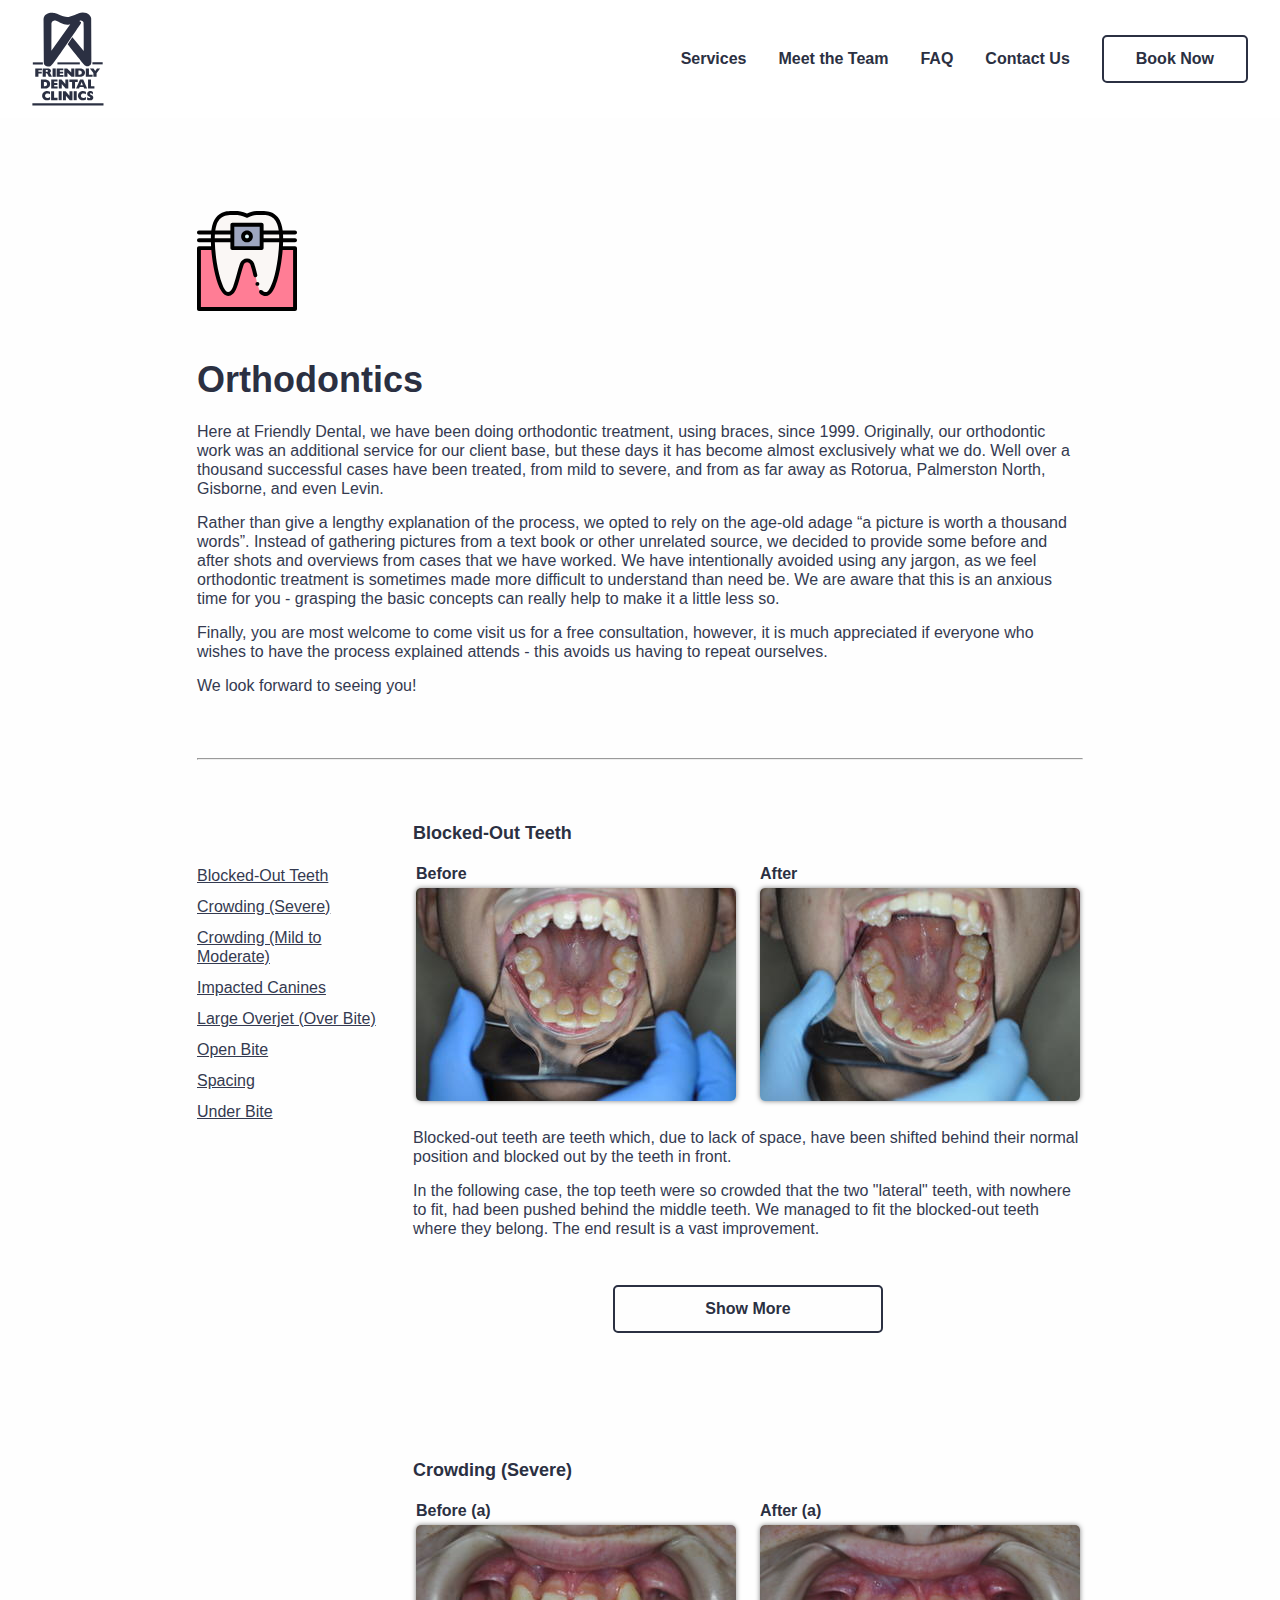
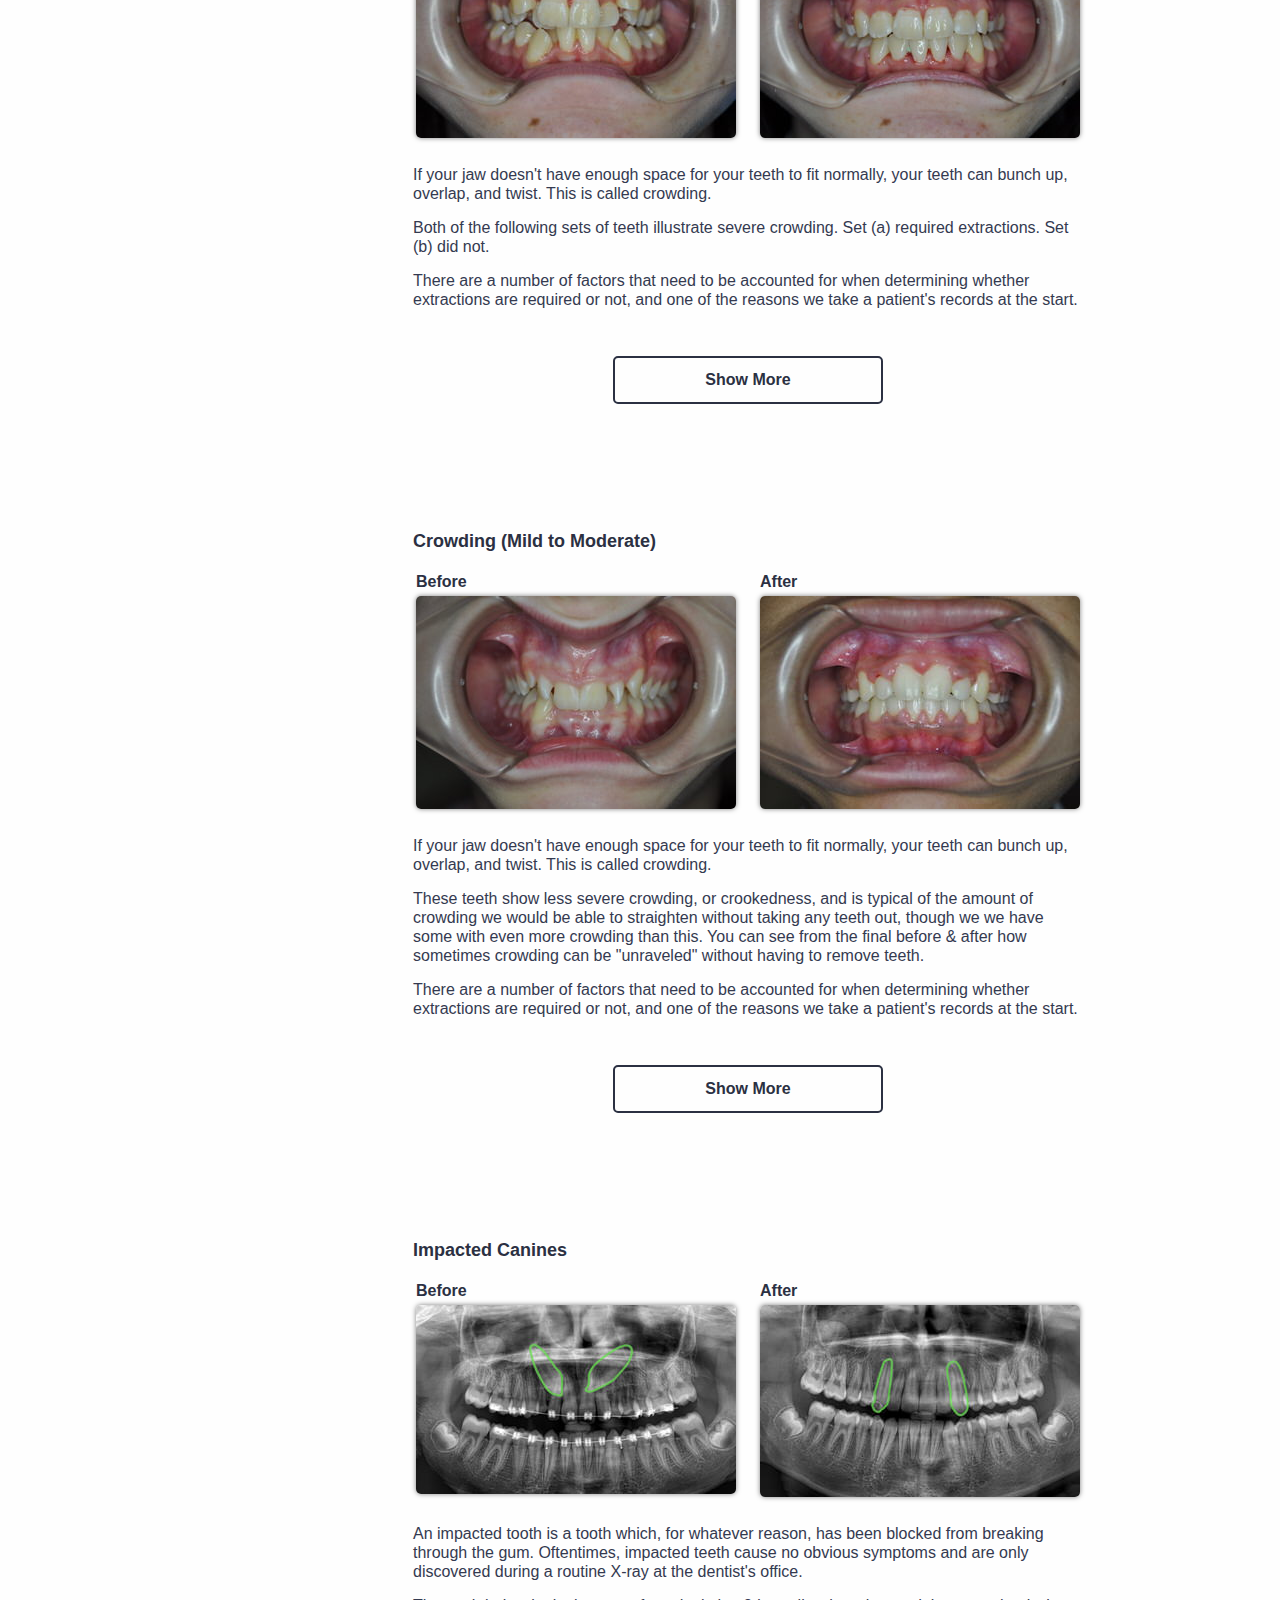
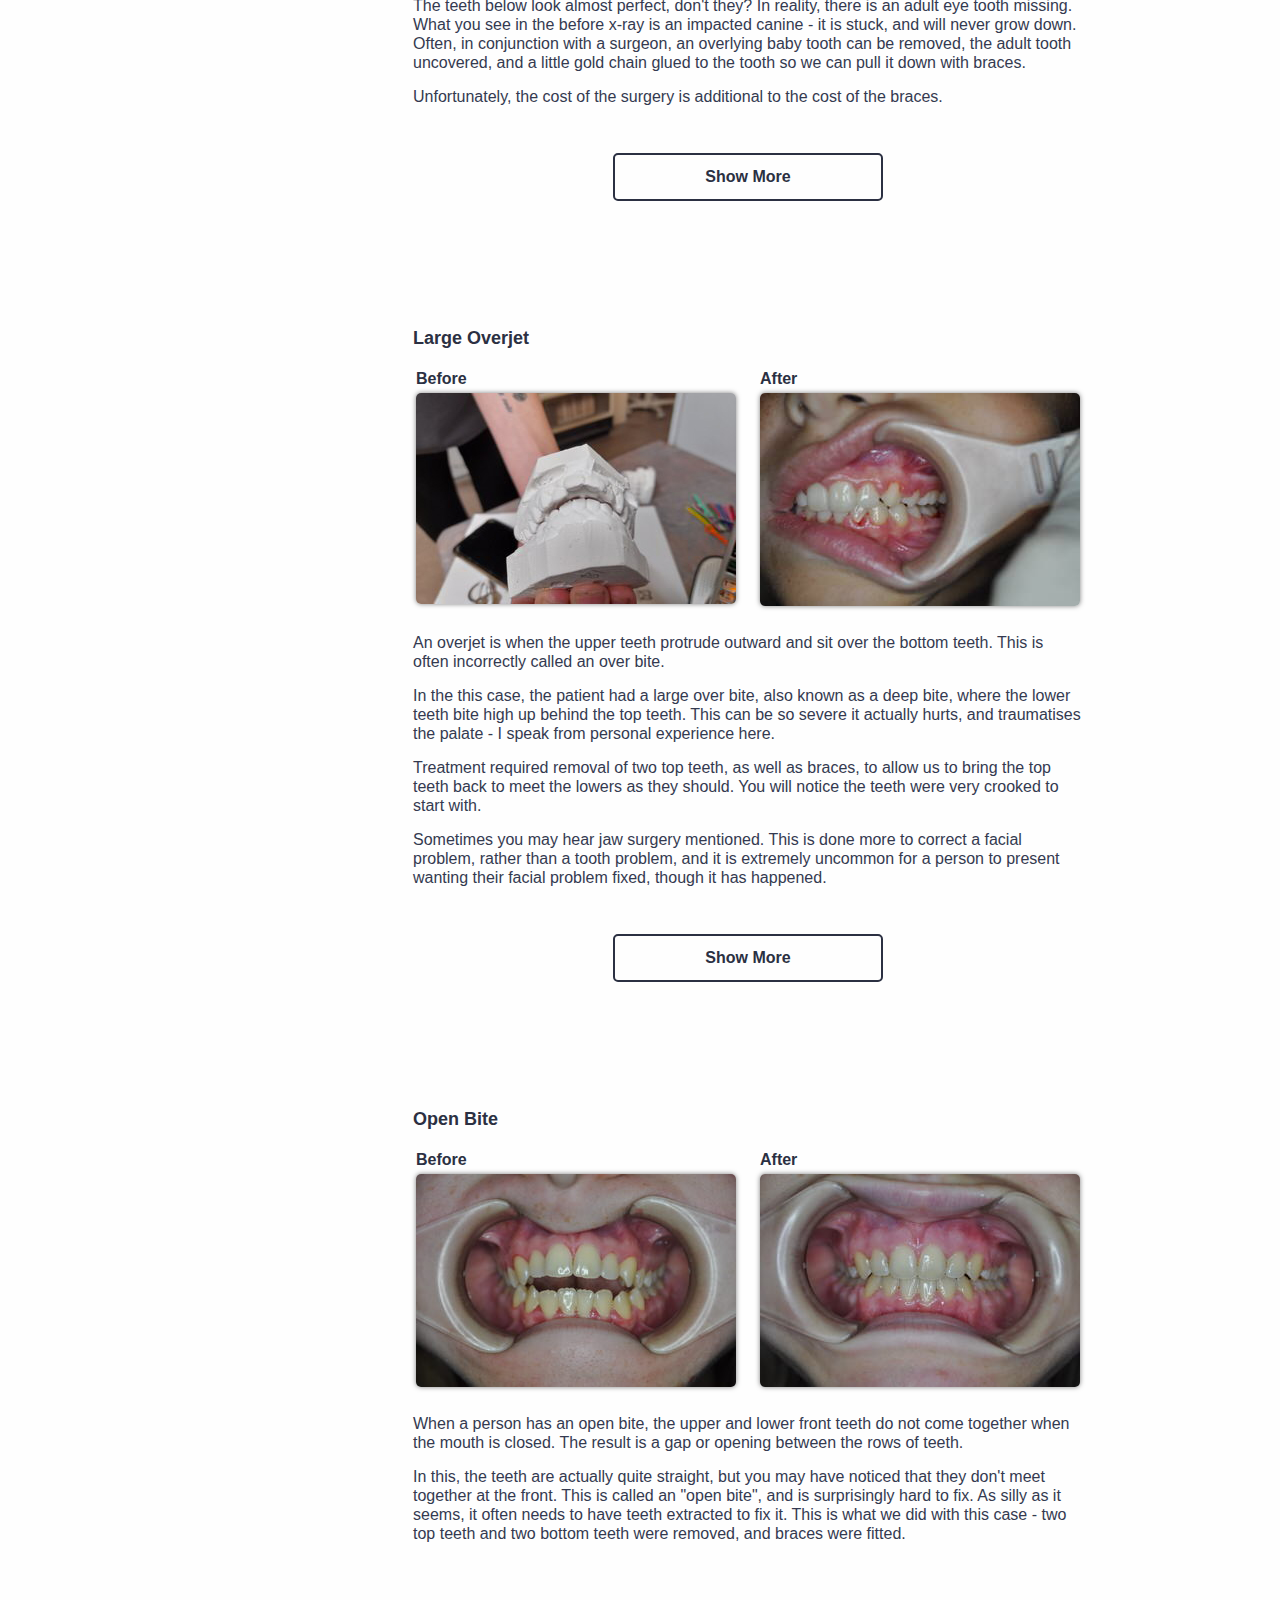
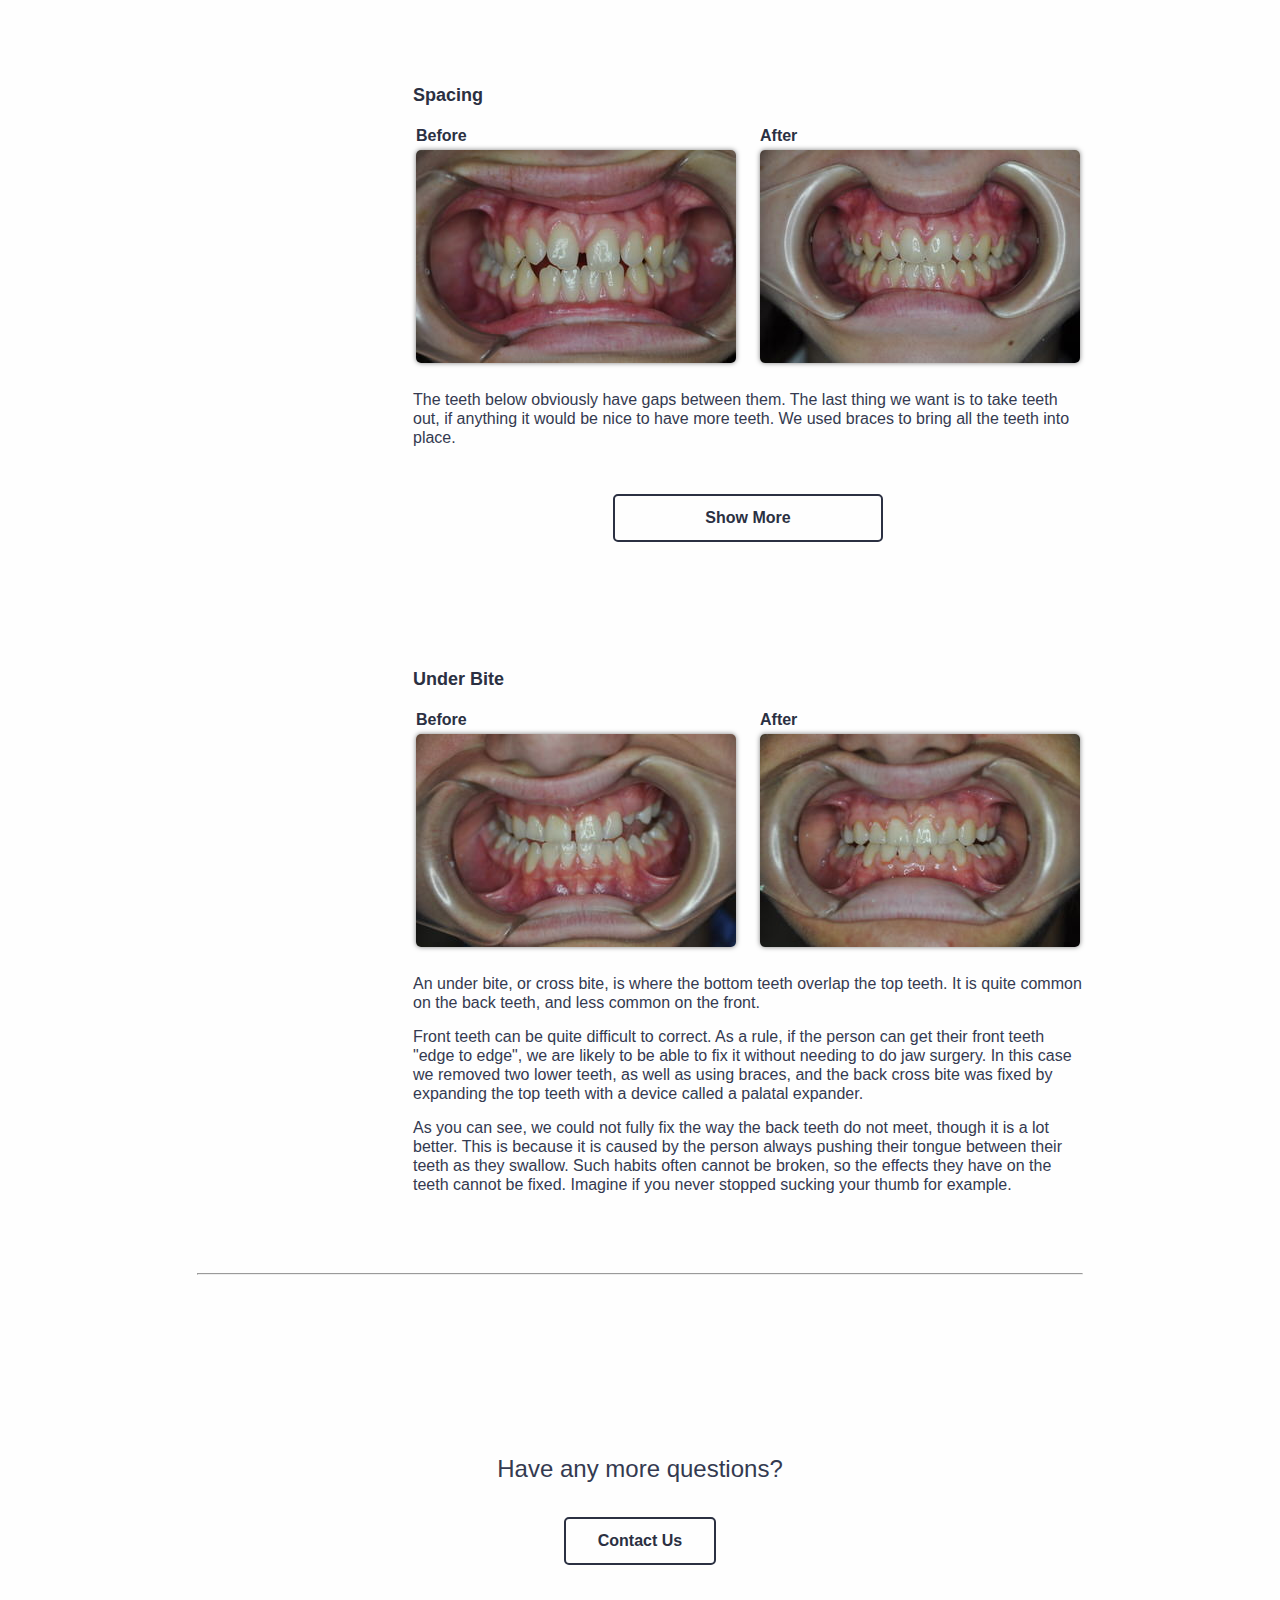
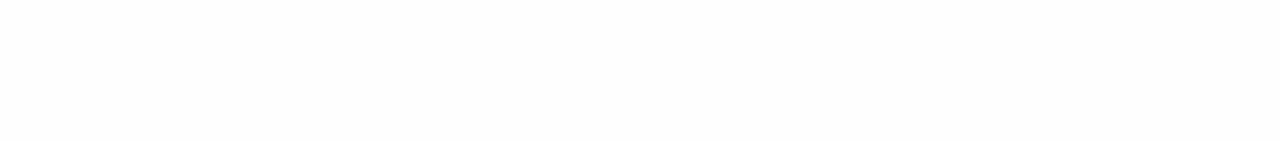
==== commit e7dc9ebc: "Fixed missing Impacted Canines photo" ====
--- a/orthodontics.html
+++ b/orthodontics.html
@@ -223,11 +223,11 @@
                             <div class='photos first'>
                                 <div class='before-after'>
                                     <h3>Before</h3>
-                                    <img src='./images/impacted-1-before.JPG' />
-                                </div>
-                                <div class='before-after'>
-                                    <h3>After</h3>
-                                    <img src='./images/impacted-1-after.JPG' />
+                                    <img src='./images/impacted-1-before.jpg' />
+                                </div>
+                                <div class='before-after'>
+                                    <h3>After</h3>
+                                    <img src='./images/impacted-1-after.jpg' />
                                 </div>
                             </div>
                         </div>
--- a/css/style.css
+++ b/css/style.css
@@ -201,13 +201,13 @@
 
 #teamContent {
     padding: 0px !important;
-    max-width: 1044px;
+    width:100%;
     margin: 0 auto;
 }
 
 .team-row {
     display: flex;
-    padding: 16px 0;
+    /*padding: 16px 0;*/
 }
 
 .team-item {
@@ -217,7 +217,7 @@
     display: flex;
     flex-direction: column;
     justify-content: center;
-    border-radius: 24px;
+    /*border-radius: 24px;*/
 
     /* Background stuff */
     background-repeat: no-repeat;
